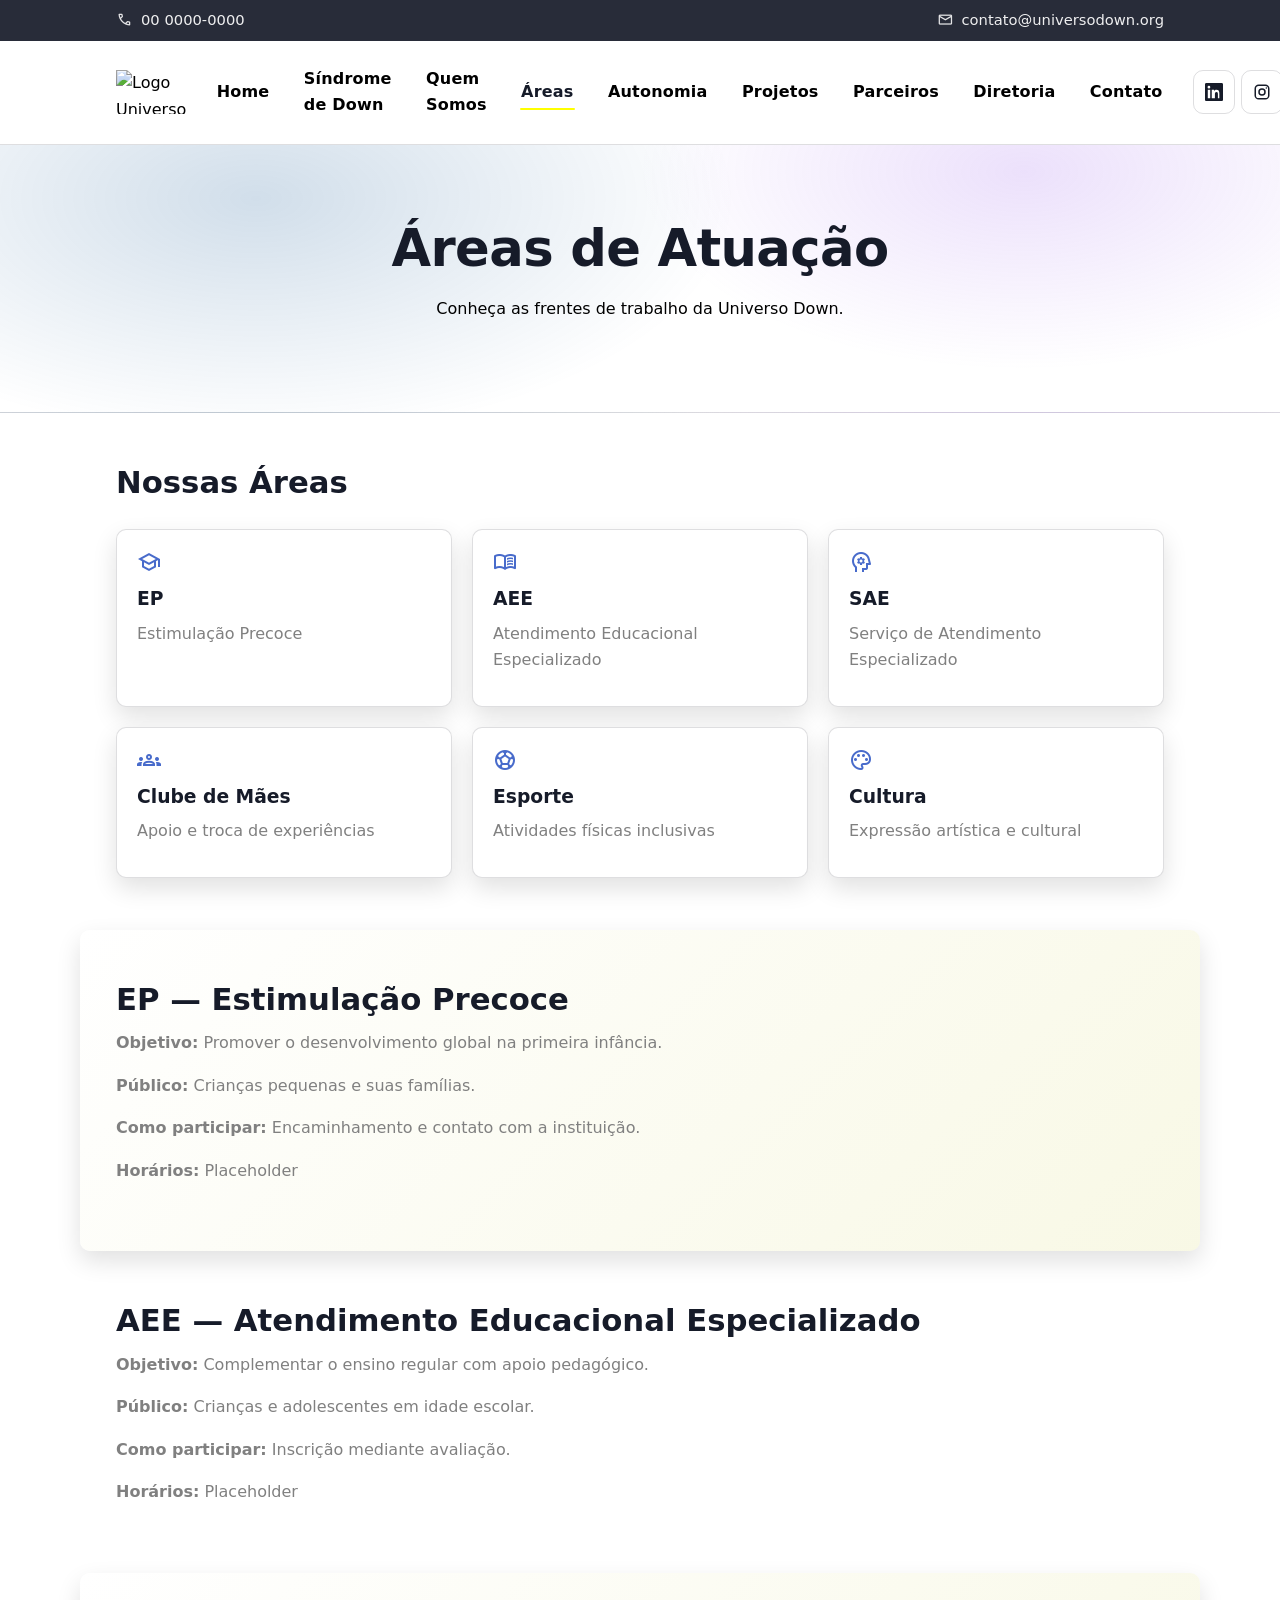
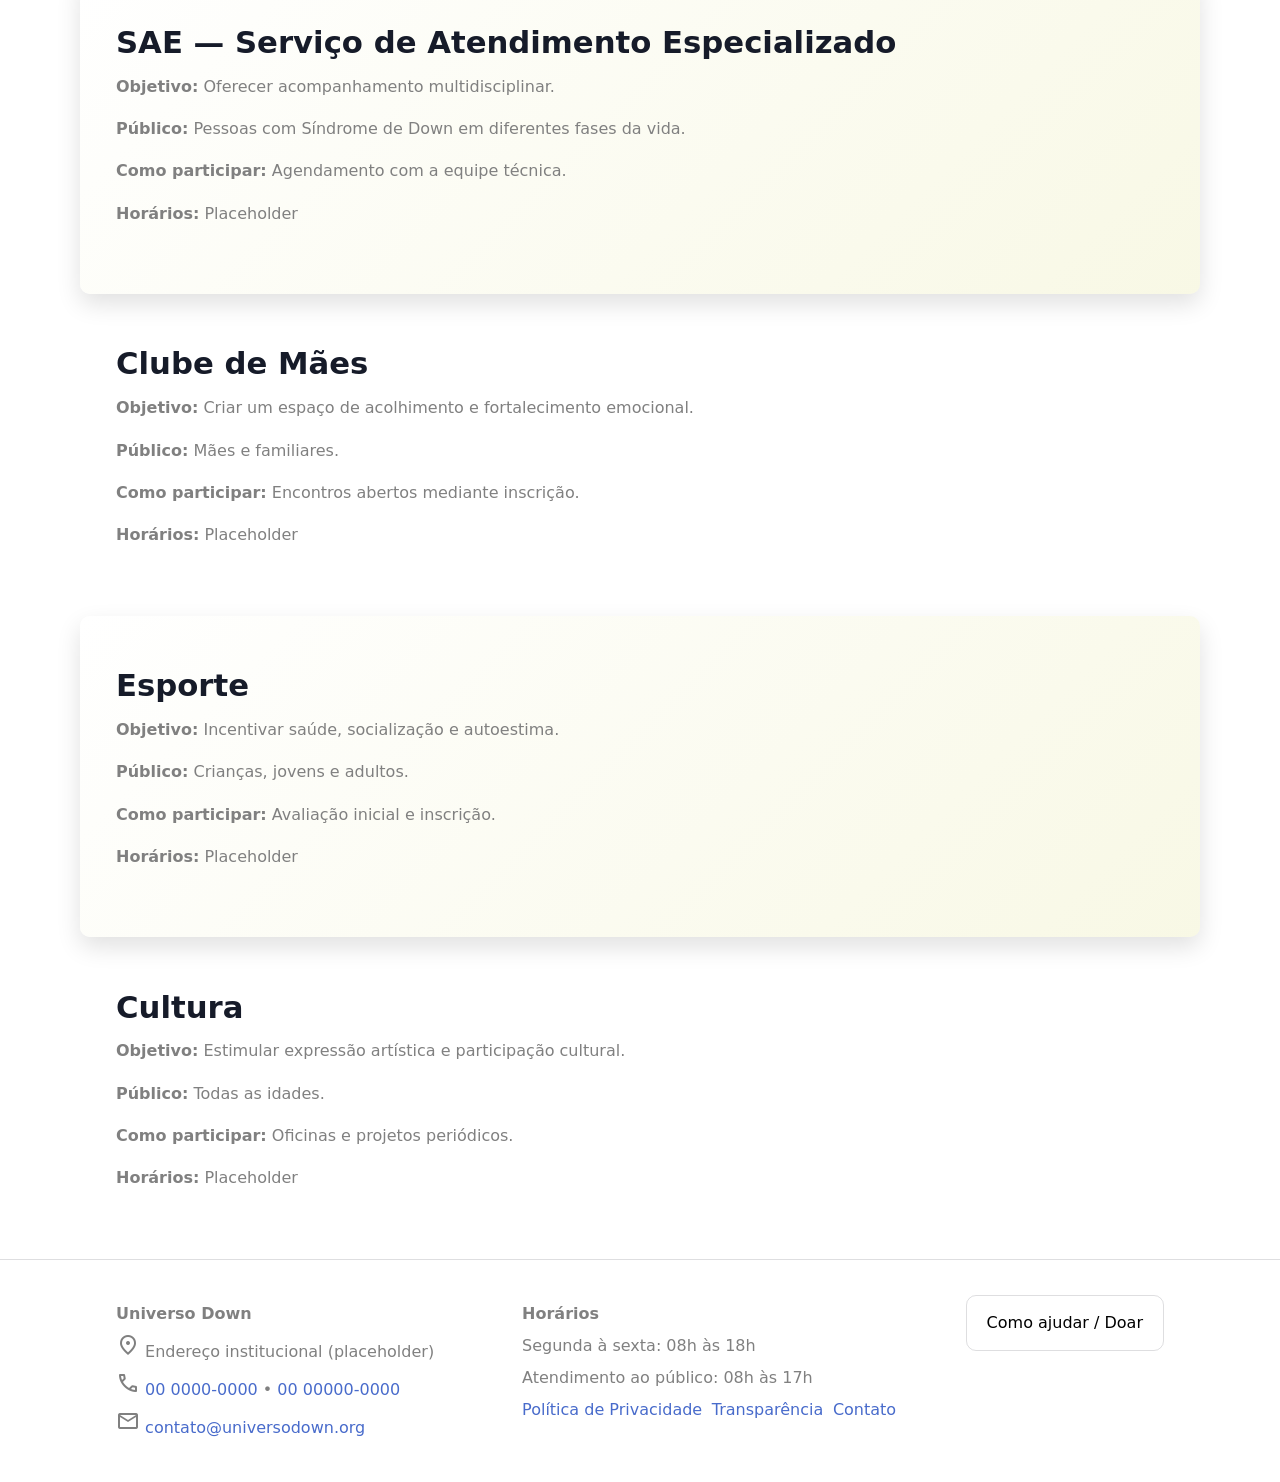
==== pages/areas.html @ 0dbb0414 "first commit" ====
<!DOCTYPE html>
<html lang="pt-BR" data-theme="light">
<head>
  <meta charset="UTF-8" />
  <title>Áreas de Atuação | Universo Down</title>
  <meta name="description" content="Conheça as áreas de atuação da Universo Down: EP, AEE, SAE, Clube de Mães, Esporte e Cultura." />
  <meta name="viewport" content="width=device-width, initial-scale=1" />

  <!-- Material Symbols -->
  <link href="https://fonts.googleapis.com/css2?family=Material+Symbols+Outlined" rel="stylesheet" />

  <!-- CSS -->
  <link rel="stylesheet" href="../css/base.css" />
  <link rel="stylesheet" href="../css/themes.css" />
  <link rel="stylesheet" href="../css/components.css" />
  <link rel="stylesheet" href="../css/pages.css" />
</head>
<body>

<!-- Topbar -->
<div class="topbar">
  <div class="container topbar-inner">
<span>
    <span class="material-symbols-outlined" aria-hidden="true">call</span>
    <a href="tel:+550000000000">00 0000-0000</a>
  </span>
  <span>
    <span class="material-symbols-outlined" aria-hidden="true">mail</span>
    <a href="mailto:contato@universodown.org">contato@universodown.org</a>
  </span>
  </div>
</div>

<!-- Header -->
<header class="header">
  <div class="container header-inner">
<img src="../assets/img/logo-placeholder.svg" alt="Logo Universo Down" class="logo" />

  <nav id="nav">
    <button id="menuToggle" aria-label="Abrir menu">☰</button>
    <ul>
      <li><a href="../index.html">Home</a></li>
      <li><a href="o-que-e-sindrome-de-down.html">Síndrome de Down</a></li>
      <li><a href="quem-somos.html">Quem Somos</a></li>
      <li><a class="active" href="areas.html">Áreas</a></li>
      <li><a href="autonomia.html">Autonomia</a></li>
      <li><a href="projetos.html">Projetos</a></li>
      <li><a href="parceiros.html">Parceiros</a></li>
      <li><a href="diretoria.html">Diretoria</a></li>
      <li><a href="contato.html">Contato</a></li>
    </ul>
  </nav>
  <div class="header-actions">
    <div class="social-links" aria-label="Redes sociais">
      <a href="https://www.linkedin.com" target="_blank" rel="noopener" aria-label="LinkedIn">
        <svg viewBox="0 0 24 24" aria-hidden="true"><path d="M20.447 20.452H17.21v-5.569c0-1.328-.026-3.036-1.852-3.036-1.852 0-2.135 1.445-2.135 2.939v5.666H9.0V9h3.11v1.561h.044c.433-.82 1.49-1.685 3.067-1.685 3.278 0 3.885 2.158 3.885 4.965v6.611zM5.337 7.433A1.804 1.804 0 1 1 5.34 3.83a1.804 1.804 0 0 1-.003 3.603zM6.956 20.452H3.72V9h3.236v11.452zM22.225 0H1.771C.792 0 0 .774 0 1.727v20.545C0 23.227.792 24 1.771 24h20.451C23.2 24 24 23.227 24 22.273V1.727C24 .774 23.2 0 22.222 0h.003z"/></svg>
      </a>
      <a href="https://www.instagram.com" target="_blank" rel="noopener" aria-label="Instagram">
        <svg viewBox="0 0 24 24" aria-hidden="true"><path d="M7.5 2h9A5.5 5.5 0 0 1 22 7.5v9A5.5 5.5 0 0 1 16.5 22h-9A5.5 5.5 0 0 1 2 16.5v-9A5.5 5.5 0 0 1 7.5 2zm0 2A3.5 3.5 0 0 0 4 7.5v9A3.5 3.5 0 0 0 7.5 20h9a3.5 3.5 0 0 0 3.5-3.5v-9A3.5 3.5 0 0 0 16.5 4h-9zm10.25 1.75a1 1 0 1 1 0 2 1 1 0 0 1 0-2zM12 7a5 5 0 1 1 0 10 5 5 0 0 1 0-10zm0 2a3 3 0 1 0 0 6 3 3 0 0 0 0-6z"/></svg>
      </a>
      <a href="https://www.facebook.com" target="_blank" rel="noopener" aria-label="Facebook">
        <svg viewBox="0 0 24 24" aria-hidden="true"><path d="M22.675 0h-21.35C.597 0 0 .597 0 1.326v21.348C0 23.403.597 24 1.326 24h11.494v-9.294H9.691V11.01h3.129V8.309c0-3.1 1.894-4.788 4.66-4.788 1.325 0 2.463.099 2.795.143v3.24l-1.918.001c-1.504 0-1.796.715-1.796 1.763v2.313h3.587l-.467 3.696h-3.12V24h6.116C23.403 24 24 23.403 24 22.674V1.326C24 .597 23.403 0 22.675 0z"/></svg>
      </a>
    </div>

    <button id="themeToggle" aria-label="Alternar tema">
      <span class="material-symbols-outlined">dark_mode</span>
    </button>
  </div>
  </div>
</header>

<main>

  <!-- Hero -->
  <section class="page-hero">
    <h1>Áreas de Atuação</h1>
    <p>Conheça as frentes de trabalho da Universo Down.</p>
  </section>

  <!-- Grid de Áreas -->
  <section class="section">
    <h2>Nossas Áreas</h2>

    <div class="cards areas-grid">
      <a href="#ep" class="card">
        <span class="material-symbols-outlined" aria-hidden="true">school</span>
        <h3>EP</h3>
        <p>Estimulação Precoce</p>
      </a>

      <a href="#aee" class="card">
        <span class="material-symbols-outlined" aria-hidden="true">menu_book</span>
        <h3>AEE</h3>
        <p>Atendimento Educacional Especializado</p>
      </a>

      <a href="#sae" class="card">
        <span class="material-symbols-outlined" aria-hidden="true">psychology</span>
        <h3>SAE</h3>
        <p>Serviço de Atendimento Especializado</p>
      </a>

      <a href="#clube-maes" class="card">
        <span class="material-symbols-outlined" aria-hidden="true">groups</span>
        <h3>Clube de Mães</h3>
        <p>Apoio e troca de experiências</p>
      </a>

      <a href="#esporte" class="card">
        <span class="material-symbols-outlined" aria-hidden="true">sports_soccer</span>
        <h3>Esporte</h3>
        <p>Atividades físicas inclusivas</p>
      </a>

      <a href="#cultura" class="card">
        <span class="material-symbols-outlined" aria-hidden="true">palette</span>
        <h3>Cultura</h3>
        <p>Expressão artística e cultural</p>
      </a>
    </div>
  </section>

  <!-- Detalhes das Áreas -->

  <section id="ep" class="section highlight">
    <h2>EP — Estimulação Precoce</h2>
    <p><strong>Objetivo:</strong> Promover o desenvolvimento global na primeira infância.</p>
    <p><strong>Público:</strong> Crianças pequenas e suas famílias.</p>
    <p><strong>Como participar:</strong> Encaminhamento e contato com a instituição.</p>
    <p><strong>Horários:</strong> Placeholder</p>
  </section>

  <section id="aee" class="section">
    <h2>AEE — Atendimento Educacional Especializado</h2>
    <p><strong>Objetivo:</strong> Complementar o ensino regular com apoio pedagógico.</p>
    <p><strong>Público:</strong> Crianças e adolescentes em idade escolar.</p>
    <p><strong>Como participar:</strong> Inscrição mediante avaliação.</p>
    <p><strong>Horários:</strong> Placeholder</p>
  </section>

  <section id="sae" class="section highlight">
    <h2>SAE — Serviço de Atendimento Especializado</h2>
    <p><strong>Objetivo:</strong> Oferecer acompanhamento multidisciplinar.</p>
    <p><strong>Público:</strong> Pessoas com Síndrome de Down em diferentes fases da vida.</p>
    <p><strong>Como participar:</strong> Agendamento com a equipe técnica.</p>
    <p><strong>Horários:</strong> Placeholder</p>
  </section>

  <section id="clube-maes" class="section">
    <h2>Clube de Mães</h2>
    <p><strong>Objetivo:</strong> Criar um espaço de acolhimento e fortalecimento emocional.</p>
    <p><strong>Público:</strong> Mães e familiares.</p>
    <p><strong>Como participar:</strong> Encontros abertos mediante inscrição.</p>
    <p><strong>Horários:</strong> Placeholder</p>
  </section>

  <section id="esporte" class="section highlight">
    <h2>Esporte</h2>
    <p><strong>Objetivo:</strong> Incentivar saúde, socialização e autoestima.</p>
    <p><strong>Público:</strong> Crianças, jovens e adultos.</p>
    <p><strong>Como participar:</strong> Avaliação inicial e inscrição.</p>
    <p><strong>Horários:</strong> Placeholder</p>
  </section>

  <section id="cultura" class="section">
    <h2>Cultura</h2>
    <p><strong>Objetivo:</strong> Estimular expressão artística e participação cultural.</p>
    <p><strong>Público:</strong> Todas as idades.</p>
    <p><strong>Como participar:</strong> Oficinas e projetos periódicos.</p>
    <p><strong>Horários:</strong> Placeholder</p>
  </section>

</main>

<!-- Footer -->
<footer class="footer">
  <div class="container footer-inner">
    <div class="footer-columns">
      <div class="footer-col">
        <p><strong>Universo Down</strong></p>
        <p><span class="material-symbols-outlined" aria-hidden="true">location_on</span> Endereço institucional (placeholder)</p>
        <p><span class="material-symbols-outlined" aria-hidden="true">call</span> <a href="tel:+550000000000">00 0000-0000</a> • <a href="tel:+550000000000">00 00000-0000</a></p>
        <p><span class="material-symbols-outlined" aria-hidden="true">mail</span> <a href="mailto:contato@universodown.org">contato@universodown.org</a></p>
      </div>

      <div class="footer-col">
        <p><strong>Horários</strong></p>
        <p>Segunda à sexta: 08h às 18h</p>
        <p>Atendimento ao público: 08h às 17h</p>
        <div class="footer-links" aria-label="Links úteis">
          <a href="#" rel="nofollow">Política de Privacidade</a>
          <a href="#" rel="nofollow">Transparência</a>
          <a href="contato.html">Contato</a>
        </div>
      </div>
    </div>

    <div>
      <a href="contato.html" class="btn-secondary">Como ajudar / Doar</a>
    </div>
  </div>
</footer>

<script src="../js/theme.js"></script>
<script src="../js/components.js"></script>
<script src="../js/main.js"></script>
</body>
</html>
---- css/base.css ----
*,
*::before,
*::after {
  box-sizing: border-box;
}

html {
  scroll-behavior: smooth;
}

body {
  text-rendering: optimizeLegibility;
  -webkit-font-smoothing: antialiased;
  -moz-osx-font-smoothing: grayscale;
}

body {
  margin: 0;
  font-family: system-ui, -apple-system, Segoe UI, Roboto, Ubuntu, Cantarell, "Helvetica Neue", Arial, sans-serif;
  background-color: var(--color-bg);
  color: var(--color-text);
  line-height: 1.65;
}

img {
  max-width: 100%;
  display: block;
}

a {
  color: var(--color-link);
  text-decoration: none;
}

a:hover {
  color: var(--color-secondary);
}

a:focus-visible,
button:focus-visible {
  outline: 3px solid var(--color-primary);
  outline-offset: 2px;
}

h1, h2, h3 {
  line-height: 1.2;
}

h1, h2, h3 {
  color: var(--color-heading);
}

p {
  color: var(--color-text);
}

::selection {
  background: rgba(149, 86, 235, 0.35);
}

main {
  display: block;
}

@media (prefers-reduced-motion: reduce) {
  * {
    animation-duration: 0.001ms !important;
    animation-iteration-count: 1 !important;
    transition-duration: 0.001ms !important;
    scroll-behavior: auto !important;
  }
}
---- css/themes.css ----
:root {
  /* ====== Paleta (nova) ====== */
  --brand-black: #000000;
  --brand-yellow: #FFFF00; /* destaque / hover */
  --brand-gray: #808080;   /* textos secundários */
  --brand-ink: #161B29;    /* fundo dark (não preto puro) */
  --brand-blue: #486BCB;   /* destaque */
  --brand-white: #FFFFFF;

  /* ====== Raio (menos arredondado) ====== */
  --radius-sm: 6px;
  --radius-md: 10px;
  --radius-lg: 10px;

  /* ====== Layout ====== */
  --container: 1120px;
  --gutter: clamp(1rem, 4vw, 2.25rem);

  /* ====== Tokens (Light) ====== */
  --color-bg: var(--brand-white);
  --color-surface: var(--brand-white);
  --color-surface-2: rgba(22, 27, 41, 0.04);
  --color-text: var(--brand-black);
  --color-heading: var(--brand-ink);
  --color-muted-text: var(--brand-gray);
  --color-border: rgba(22, 27, 41, 0.14);

  --color-primary: var(--brand-blue);
  --color-primary-hover: var(--brand-yellow);
  --color-secondary: var(--brand-ink);
  --color-link: var(--brand-blue);

  --shadow-sm: 0 10px 24px rgba(0, 0, 0, 0.12);
  --shadow-md: 0 18px 48px rgba(0, 0, 0, 0.16);

  --topbar-bg: rgba(22, 27, 41, 0.92);
  --topbar-text: rgba(255, 255, 255, 0.92);
  --header-bg: rgba(255, 255, 255, 0.86);
  --header-border: rgba(22, 27, 41, 0.14);

  --focus-ring: 0 0 0 3px rgba(255, 255, 0, 0.45);
}

[data-theme="dark"] {
  --color-bg: var(--brand-ink);
  --color-surface: rgba(255, 255, 255, 0.06);
  --color-surface-2: rgba(255, 255, 255, 0.10);
  --color-text: var(--brand-white);
  --color-heading: var(--brand-white);
  --color-muted-text: rgba(255, 255, 255, 0.70);
  --color-border: rgba(255, 255, 255, 0.14);

  --color-primary: var(--brand-blue);
  --color-primary-hover: var(--brand-yellow);
  --color-secondary: var(--brand-yellow);
  --color-link: var(--brand-white);

  --shadow-sm: 0 10px 26px rgba(0, 0, 0, 0.30);
  --shadow-md: 0 18px 52px rgba(0, 0, 0, 0.45);

  --topbar-bg: rgba(0, 0, 0, 0.55);
  --topbar-text: rgba(255, 255, 255, 0.92);
  --header-bg: rgba(22, 27, 41, 0.86);
  --header-border: rgba(255, 255, 255, 0.14);

  --focus-ring: 0 0 0 3px rgba(255, 255, 0, 0.55);
}
---- css/components.css ----
/* ==========================================================
   COMPONENTES (layout + navbar no estilo inspirado FSDown)
   ========================================================== */

/* Topbar (contatos) */
.topbar {
  display: flex;
  gap: 1rem;
  justify-content: space-between;
  align-items: center;
  padding: 0.5rem 1rem;
  background: var(--topbar-bg);
  color: var(--topbar-text);
  font-size: 0.92rem;
}

.topbar span {
  display: inline-flex;
  align-items: center;
  gap: 0.5rem;
}

.topbar .material-symbols-outlined {
  font-size: 1.05rem;
  opacity: 0.95;
}

.topbar a {
  color: var(--topbar-text);
  text-decoration: none;
  border-bottom: 1px solid transparent;
}

.topbar a:hover {
  border-bottom-color: rgba(255, 255, 255, 0.65);
}

@media (max-width: 560px) {
  .topbar {
    flex-direction: column;
    align-items: flex-start;
    gap: 0.35rem;
  }
}

/* Header / Navbar */
.header {
  position: sticky;
  top: 0;
  z-index: 50;
  display: flex;
  align-items: center;
  gap: 1rem;
  justify-content: space-between;
  padding: 0.85rem 1rem;
  background: var(--header-bg);
  border-bottom: 1px solid var(--header-border);
  backdrop-filter: blur(10px);
  -webkit-backdrop-filter: blur(10px);
}

.logo {
  height: 44px;
  width: auto;
}

/* Nav container */
nav {
  position: relative;
  display: flex;
  align-items: center;
  gap: 1rem;
}

nav ul {
  list-style: none;
  display: flex;
  align-items: center;
  gap: 0.35rem;
  padding: 0;
  margin: 0;
}

nav a {
  position: relative;
  display: inline-flex;
  align-items: center;
  justify-content: center;
  padding: 0.7rem 0.9rem;
  font-weight: 800;
  letter-spacing: 0.2px;
  color: var(--color-text);
  border-radius: var(--radius-sm);
  text-decoration: none;
  outline: none;
  transition: color 160ms ease;
}

nav a:hover {
  color: var(--color-heading);
}

nav a:hover::after,
nav a:focus-visible::after {
  content: "";
  position: absolute;
  left: 0.8rem;
  right: 0.8rem;
  bottom: 0.4rem;
  height: 2px;
  background: var(--brand-yellow);
  border-radius: var(--radius-md);
}

nav a.active::after,
nav a[aria-current="page"]::after {
  content: "";
  position: absolute;
  left: 0.8rem;
  right: 0.8rem;
  bottom: 0.4rem;
  height: 2px;
  background: var(--brand-yellow);
  border-radius: var(--radius-md);
}


nav a.active {
  color: var(--color-heading);
}


/* Ações à direita (sociais + tema) */
.header-actions {
  display: flex;
  align-items: center;
  gap: 0.65rem;
}

.social-links {
  display: inline-flex;
  align-items: center;
  gap: 0.4rem;
}

.social-links a {
  width: 42px;
  height: 42px;
  display: inline-flex;
  align-items: center;
  justify-content: center;
  border-radius: var(--radius-md);
  border: 1px solid var(--color-border);
  background: transparent;
  color: var(--color-text);
  transition: transform 160ms ease, background 160ms ease, border-color 160ms ease, color 160ms ease;
}

.social-links a:hover {
  transform: translateY(-2px);
  border-color: rgba(255, 255, 255, 0.0);
  background: var(--social-hover, var(--color-primary));
  color: var(--brand-white);
}

/* Hover por app (cor oficial do ícone/logo) */
.social-links a[aria-label="LinkedIn"] { --social-hover: #0A66C2; }
.social-links a[aria-label="Instagram"] { --social-hover: #E1306C; }
.social-links a[aria-label="Facebook"] { --social-hover: #1877F2; }
.social-links a[aria-label="GitHub"] { --social-hover: #24292E; }
.social-links a[aria-label="YouTube"] { --social-hover: #FF0000; }
.social-links a[aria-label="WhatsApp"] { --social-hover: #25D366; }


.social-links svg {
  width: 18px;
  height: 18px;
  fill: currentColor;
  color: var(--color-heading);
}

/* Botão de tema */
#themeToggle {
  width: 42px;
  height: 42px;
  border-radius: var(--radius-md);
  border: 1px solid var(--color-border);
  background: transparent;
  color: var(--color-heading);
  cursor: pointer;
  display: inline-flex;
  align-items: center;
  justify-content: center;
  transition: transform 160ms ease, background 160ms ease, border-color 160ms ease;
}

#themeToggle:hover {
  transform: translateY(-1px);
  background: var(--color-surface);
  border-color: rgba(149, 86, 235, 0.35);
}

/* Mobile menu toggle */
#menuToggle {
  display: none;
  width: 44px;
  height: 44px;
  border-radius: 12px;
  border: 1px solid var(--color-border);
  background: var(--color-bg);
  color: var(--color-heading);
  font-size: 1.35rem;
  cursor: pointer;
}

/* Mobile menu */
@media (max-width: 980px) {
  #menuToggle {
    display: inline-flex;
    align-items: center;
    justify-content: center;
  }

  nav ul {
    position: absolute;
    right: 0;
    top: calc(100% + 10px);
    display: none;
    flex-direction: column;
    align-items: stretch;
    min-width: min(88vw, 340px);
    padding: 0.6rem;
    background: var(--color-bg);
    border: 1px solid var(--color-border);
    border-radius: var(--radius-md);
    box-shadow: var(--shadow-md);
  }

  nav ul.open {
    display: flex;
  }

  nav a {
    justify-content: flex-start;
    border-radius: var(--radius-sm);
    padding: 0.75rem 0.9rem;
  }
}

/* Seções / Containers */
.section {
  padding: 3.2rem 1rem;
  max-width: var(--container);
  margin: 0 auto;
}

.section > h2 {
  margin: 0;
  font-size: clamp(1.4rem, 2.4vw, 2rem);
}

.section > p {
  margin-top: 0.8rem;
  color: var(--color-muted-text);
}

.section.highlight {
  border-radius: var(--radius-lg);
  background: linear-gradient(135deg, var(--color-surface), rgba(188, 188, 0, 0.10));
  box-shadow: var(--shadow-sm);
}

/* Hero / Page Hero */
.hero,
.page-hero {
  padding: 4.6rem 1rem;
  text-align: center;
  background: radial-gradient(800px 400px at 20% 20%, rgba(0, 73, 140, 0.18), transparent 60%),
              radial-gradient(700px 360px at 80% 10%, rgba(149, 86, 235, 0.18), transparent 55%),
              linear-gradient(180deg, var(--color-surface), var(--color-bg));
  border-bottom: 1px solid var(--color-border);
}

.hero-content {
  max-width: 840px;
  margin: 0 auto;
}

.hero h1,
.page-hero h1 {
  margin: 0;
  font-size: clamp(2.1rem, 4vw, 3.2rem);
  letter-spacing: -0.6px;
}

.hero p {
  margin: 1rem auto 1.6rem;
  max-width: 60ch;
  color: var(--color-muted-text);
  font-size: 1.05rem;
}

/* Cards */
.cards {
  display: grid;
  grid-template-columns: repeat(auto-fit, minmax(260px, 1fr));
  gap: 1.25rem;
  margin-top: 1.8rem;
}

.card {
  padding: 1.25rem;
  border: 1px solid var(--color-border);
  border-radius: var(--radius-lg);
  background: var(--color-surface);
  box-shadow: var(--shadow-sm);
  transition: transform 160ms ease, box-shadow 160ms ease, border-color 160ms ease;
}

.card:hover {
  transform: translateY(-4px);
  border-color: var(--color-primary);
  box-shadow: var(--shadow-md);
}

.card h3 {
  margin: 0.35rem 0 0.6rem;
}

.card p {
  margin: 0 0 0.8rem;
  color: var(--color-muted-text);
}

.tag {
  display: inline-flex;
  align-items: center;
  gap: 0.4rem;
  padding: 0.25rem 0.6rem;
  border-radius: 999px;
  font-weight: 800;
  font-size: 0.78rem;
  letter-spacing: 0.35px;
  text-transform: uppercase;
  background: rgba(255, 255, 0, 0.16);
  color: var(--color-heading);
}

/* Cards da seção Áreas (links) */
.cards.areas .card {
  display: flex;
  align-items: center;
  justify-content: center;
  text-align: center;
  font-weight: 800;
  letter-spacing: 0.2px;
  min-height: 84px;
  background: linear-gradient(135deg, rgba(0, 73, 140, 0.08), rgba(149, 86, 235, 0.08));
}

/* Botões */
.btn-primary {
  display: inline-flex;
  align-items: center;
  justify-content: center;
  gap: 0.5rem;
  background: linear-gradient(135deg, var(--color-primary), rgba(0, 73, 140, 0.88));
  color: var(--brand-white);
  padding: 0.85rem 1.25rem;
  font-weight: 800;
  border-radius: var(--radius-md);
  border: 1px solid rgba(0, 73, 140, 0.30);
  box-shadow: var(--shadow-sm);
  transition: transform 160ms ease, box-shadow 160ms ease, filter 160ms ease;
}

.btn-primary:hover {
  transform: translateY(-2px);
  background: var(--color-primary-hover);
  color: var(--brand-black);
  border-color: rgba(255, 255, 0, 0.45);
  box-shadow: var(--shadow-md);
  filter: none;
}

.btn-secondary {
  display: inline-flex;
  align-items: center;
  justify-content: center;
  gap: 0.5rem;
  background: transparent;
  color: var(--color-text);
  padding: 0.85rem 1.25rem;
  border-radius: var(--radius-md);
  border: 1px solid var(--color-border);
  transition: transform 160ms ease, background 160ms ease, border-color 160ms ease;
}

.btn-secondary:hover {
  transform: translateY(-2px);
  background: var(--color-surface-2);
  border-color: var(--color-primary);
}

/* Parceiros */
.partners-grid {
  display: grid;
  grid-template-columns: repeat(auto-fit, minmax(180px, 1fr));
  gap: 1.25rem;
  margin-top: 1.8rem;
}

.partners-grid img {
  border-radius: var(--radius-lg);
  border: 1px solid var(--color-border);
  background: var(--color-bg);
  box-shadow: var(--shadow-sm);
}

/* Footer */
.footer {
  padding: 2.2rem 1rem;
  background: linear-gradient(180deg, var(--color-surface), var(--color-bg));
  border-top: 1px solid var(--color-border);
  display: flex;
  justify-content: space-between;
  align-items: flex-start;
  flex-wrap: wrap;
  gap: 1.25rem;
}

.footer p {
  margin: 0.35rem 0;
  color: var(--color-muted-text);
}

/* Cookie banner */
.cookie-banner {
  position: fixed;
  left: 0;
  right: 0;
  bottom: 0;
  width: 100%;
  background: var(--color-bg);
  border-top: 1px solid var(--color-border);
  padding: 1rem;
  display: none;
  align-items: center;
  justify-content: space-between;
  gap: 1rem;
  box-shadow: 0 -18px 48px rgba(0, 0, 0, 0.12);
}

.cookie-banner button {
  border: none;
  cursor: pointer;
  border-radius: var(--radius-md);
  padding: 0.7rem 1rem;
  font-weight: 800;
  background: var(--color-tertiary);
  color: var(--brand-navy);
}

.cookie-banner button:hover {
  filter: brightness(0.95);
}

/* Mobile-first: alvos de toque confortáveis */
button, .btn-primary, .btn-secondary, nav a, .social-links a {
  min-height: 44px;
}

/* ==========================================================
   AJUSTES DE LAYOUT (conteúdo centralizado + mobile-first)
   - Mantém a identidade/cores/hover já existentes
   - Adiciona um “container” para afastar das bordas (estilo FSDown)
   ========================================================== */

/* Container utilitário: centraliza e cria respiro lateral */
.container {
  width: 100%;
  max-width: var(--container);
  margin-inline: auto;
  padding-inline: var(--gutter);
}


/* Padroniza respiro lateral das seções (compatível com o .container) */
.section,
.hero,
.page-hero {
  padding-inline: var(--gutter);
}

/* Topbar com wrapper interno */
.topbar {
  padding: 0; /* o respiro lateral fica por conta do .container */
}

.topbar-inner {
  display: flex;
  flex-direction: column; /* mobile-first */
  align-items: flex-start;
  gap: 0.35rem;
  justify-content: space-between;
  padding-block: 0.5rem;
}

@media (min-width: 561px) {
  .topbar-inner {
    flex-direction: row;
    align-items: center;
    gap: 1rem;
  }
}

/* Header com wrapper interno */
.header {
  padding: 0; /* o respiro lateral fica por conta do .container */
}

.header-inner {
  display: flex;
  align-items: center;
  gap: 1rem;
  justify-content: space-between;
  padding-block: 0.85rem;
}

/* Footer com wrapper interno + grid de informações */
.footer {
  padding: 0; /* o respiro lateral fica por conta do .container */
}

.footer-inner {
  display: flex;
  flex-direction: column; /* mobile-first */
  align-items: flex-start;
  gap: 1.25rem;
  padding-block: 2.2rem;
}

@media (min-width: 760px) {
  .footer-inner {
    flex-direction: row;
    align-items: flex-start;
    justify-content: space-between;
  }
}

.footer-columns {
  display: grid;
  grid-template-columns: 1fr;
  gap: 1rem;
}

@media (min-width: 760px) {
  .footer-columns {
    grid-template-columns: repeat(2, minmax(240px, 1fr));
    gap: 1.2rem 2rem;
  }
}

.footer-col p {
  margin: 0.35rem 0;
}

.footer-links {
  display: flex;
  flex-wrap: wrap;
  gap: 0.6rem;
}

.footer-links a {
  border-bottom: 1px solid transparent;
}

.footer-links a:hover {
  border-bottom-color: rgba(255, 255, 255, 0.65);
}
---- css/pages.css ----
/* ==========================================================
   ESTILOS ESPECÍFICOS DE PÁGINAS
   ========================================================== */

/* Timeline */
.timeline {
  list-style: none;
  padding: 0;
  margin: 1.5rem 0 0;
}

.timeline li {
  margin-bottom: 1.25rem;
  border-left: 4px solid rgba(0, 73, 140, 0.45);
  padding-left: 1rem;
}

.timeline .year {
  font-weight: 900;
  color: var(--color-heading);
}

/* Accordion */
.accordion-header {
  width: 100%;
  text-align: left;
  padding: 1rem 1.1rem;
  border: 1px solid var(--color-border);
  border-radius: var(--radius-md);
  background: var(--color-bg);
  display: flex;
  justify-content: space-between;
  align-items: center;
  cursor: pointer;
  box-shadow: var(--shadow-sm);
  transition: transform 160ms ease, box-shadow 160ms ease, border-color 160ms ease;
}

.accordion-header:hover {
  transform: translateY(-1px);
  box-shadow: var(--shadow-md);
  border-color: rgba(149, 86, 235, 0.25);
}

.accordion-content {
  display: none;
  padding: 1rem 1.1rem;
  border: 1px solid var(--color-border);
  border-top: none;
  border-radius: 0 0 var(--radius-md) var(--radius-md);
  background: var(--color-surface);
  color: var(--color-muted-text);
}

.accordion-content.open {
  display: block;
}

/* Projects */
.filters {
  display: flex;
  gap: 0.7rem;
  flex-wrap: wrap;
  margin-top: 1.2rem;
}

.filter-btn {
  padding: 0.55rem 0.9rem;
  border: 1px solid var(--color-border);
  background: var(--color-bg);
  border-radius: 999px;
  font-weight: 800;
  cursor: pointer;
  transition: background 160ms ease, transform 160ms ease, border-color 160ms ease;
}

.filter-btn:hover {
  transform: translateY(-1px);
  background: var(--color-surface);
  border-color: rgba(0, 73, 140, 0.28);
}

.filter-btn.active {
  background: rgba(0, 73, 140, 0.12);
  border-color: rgba(0, 73, 140, 0.30);
  color: var(--color-heading);
}

.project-details {
  display: none;
  margin-top: 1rem;
  color: var(--color-muted-text);
}

.project-details.open {
  display: block;
}

/* Partners */
.partners-grid.obsolete {
  opacity: 0.55;
  filter: grayscale(100%);
}

/* Diretoria */
.board-member img {
  margin-bottom: 1rem;
}

.role {
  font-weight: 900;
  color: var(--color-heading);
}

/* Forms */
.contact-form {
  max-width: 540px;
  margin-top: 1.5rem;
}

.contact-form label {
  display: flex;
  flex-direction: column;
  gap: 0.45rem;
  margin-bottom: 1rem;
  font-weight: 800;
  color: var(--color-heading);
}

.contact-form input,
.contact-form textarea {
  padding: 0.75rem 0.85rem;
  border: 1px solid var(--color-border);
  border-radius: var(--radius-md);
  background: var(--color-bg);
  color: var(--color-text);
}

.contact-form input:focus,
.contact-form textarea:focus {
  outline: none;
  box-shadow: 0 0 0 4px rgba(149, 86, 235, 0.22);
  border-color: rgba(149, 86, 235, 0.35);
}

.success-message {
  margin-top: 1rem;
  color: var(--color-secondary);
  font-weight: 800;
}

/* Map */
.map-placeholder {
  height: 250px;
  border: 1px dashed rgba(0, 73, 140, 0.45);
  border-radius: var(--radius-lg);
  background: linear-gradient(135deg, var(--color-surface), rgba(0, 73, 140, 0.06));
  display: flex;
  align-items: center;
  justify-content: center;
  color: var(--color-muted-text);
}
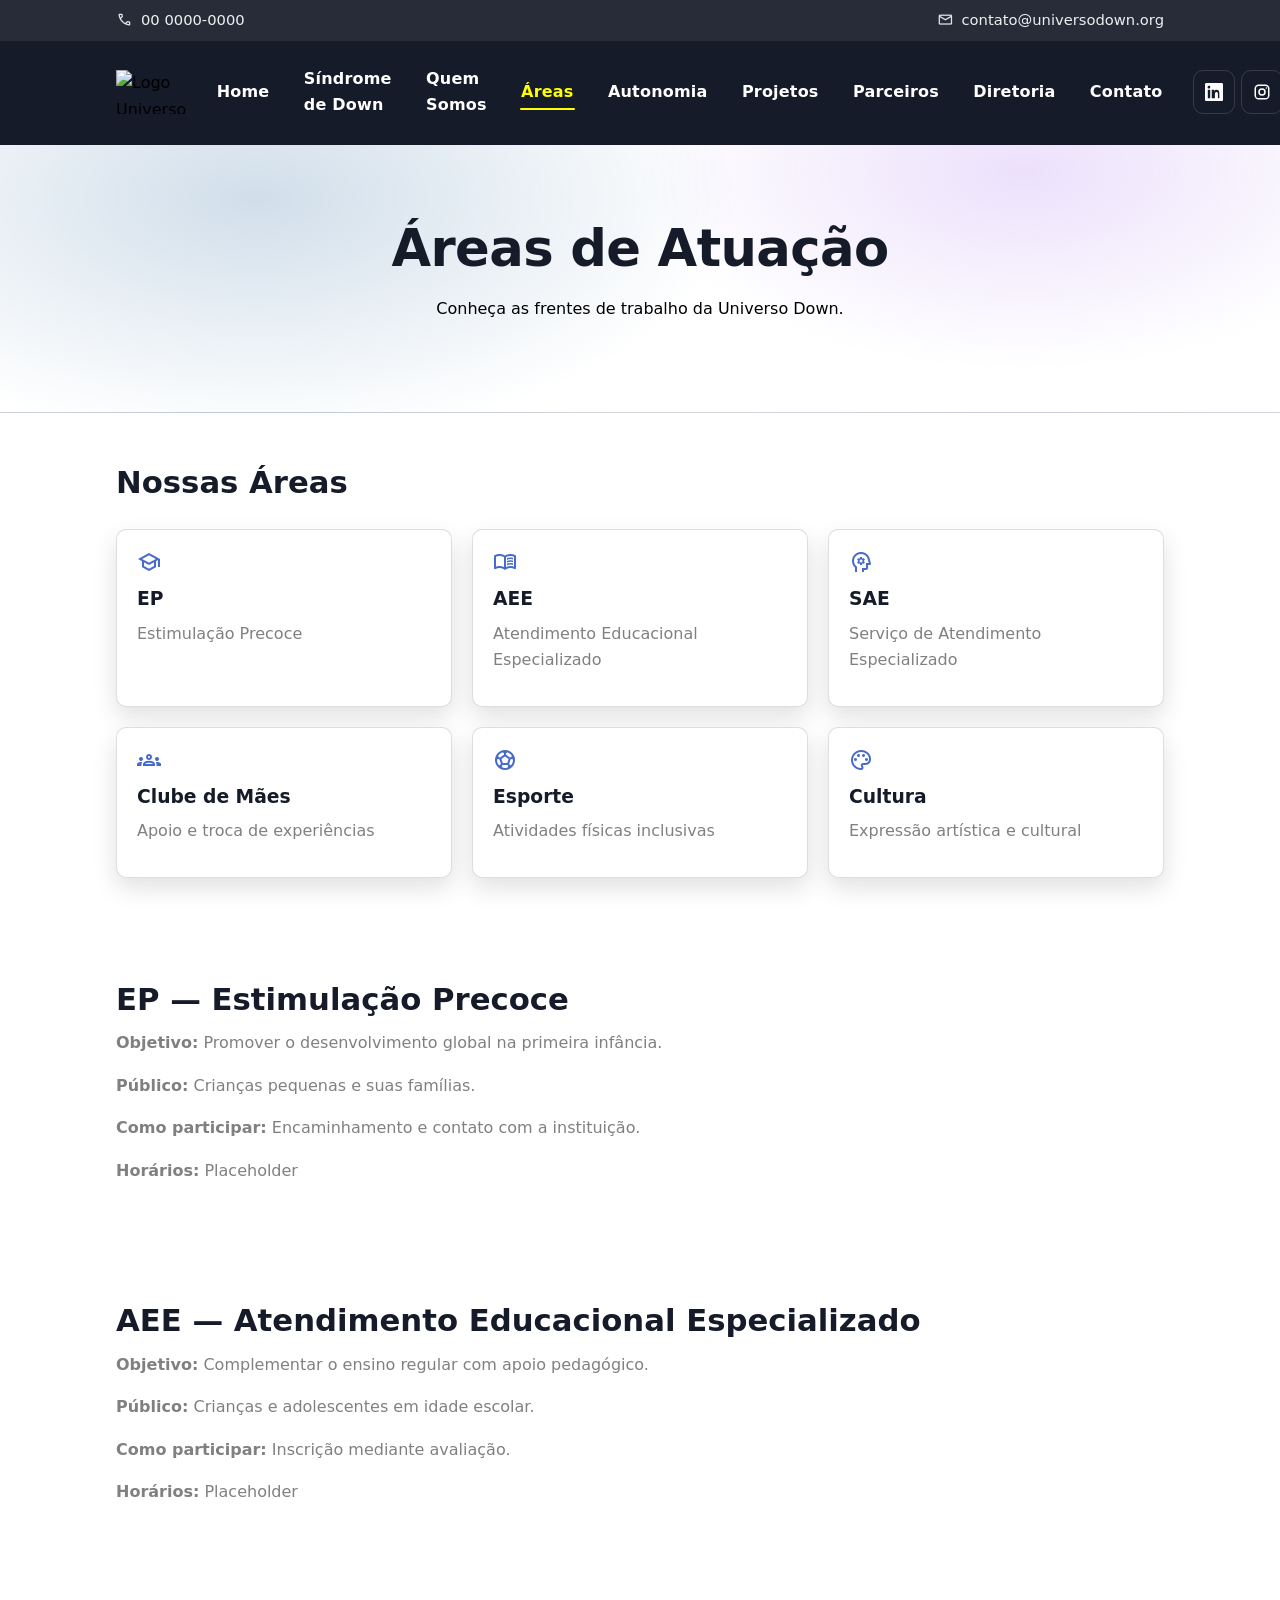
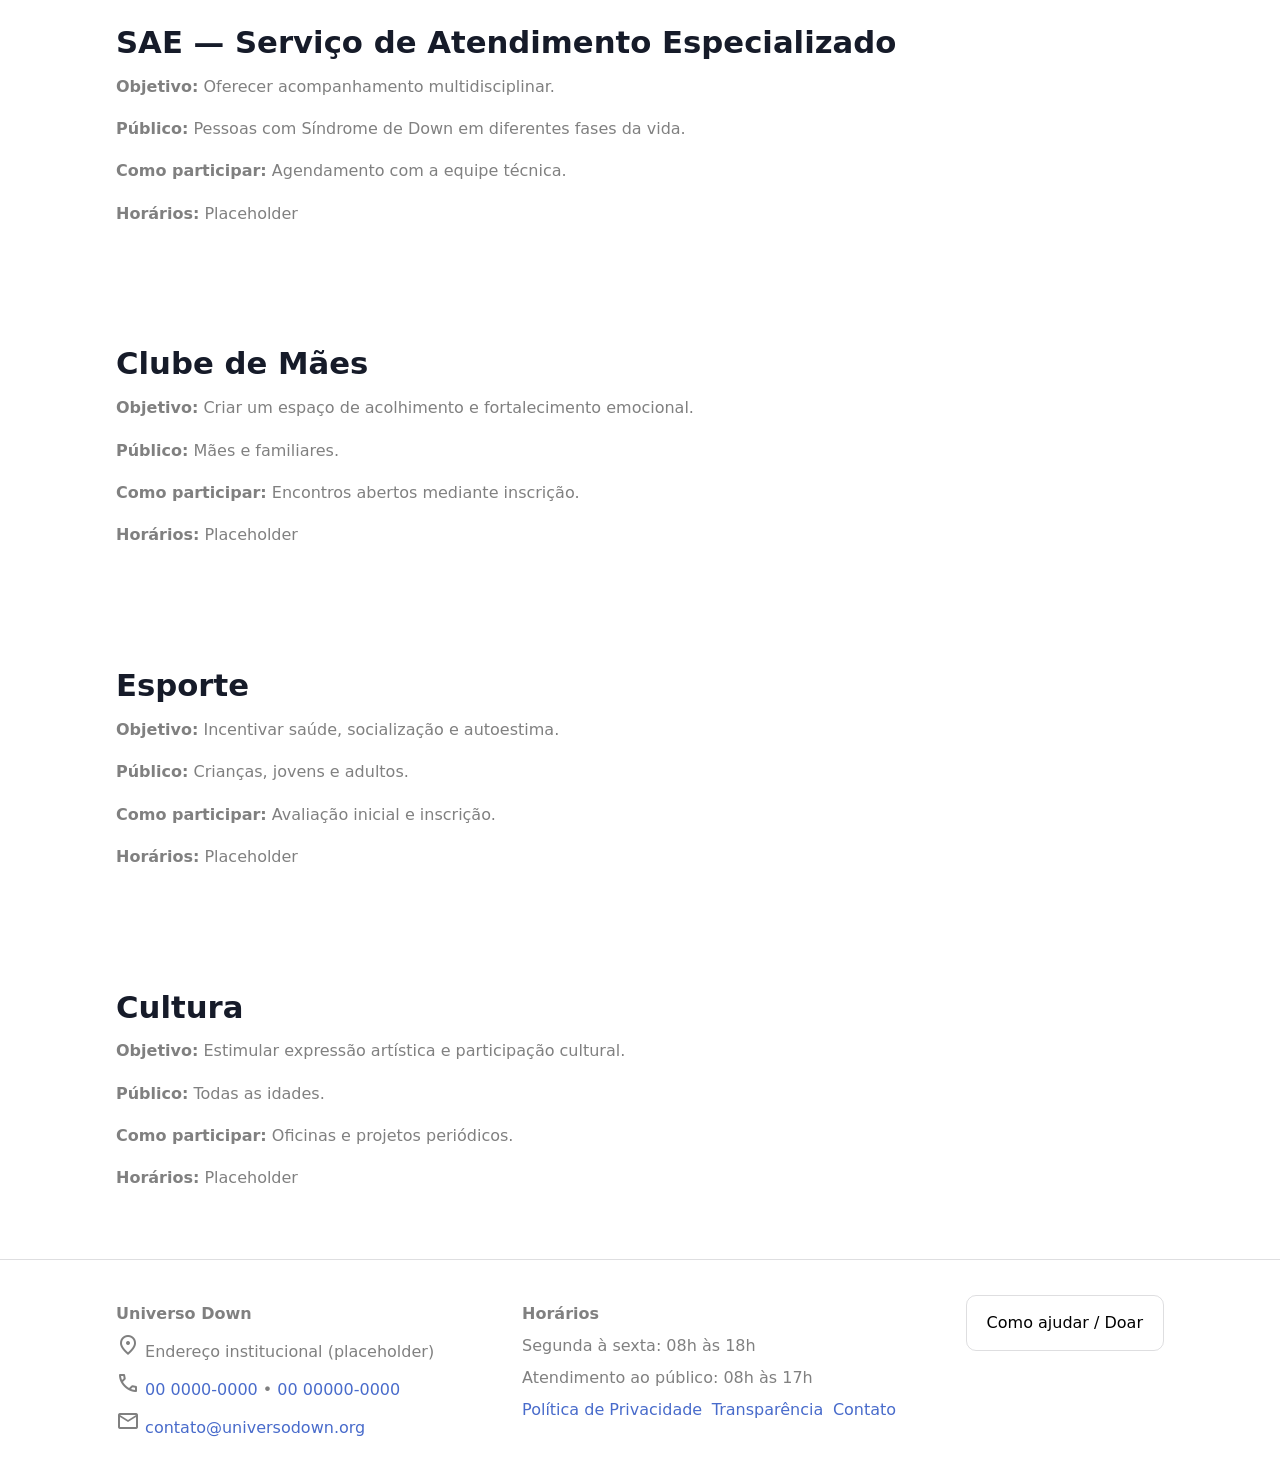
==== commit 04b1322f: "Refactor HTML structure and improve accessibility for 'Projetos' and 'Quem Somos' pages - Updated do" ====
--- a/pages/areas.html
+++ b/pages/areas.html
@@ -1,209 +1,305 @@
-<!DOCTYPE html>
+<!doctype html>
 <html lang="pt-BR" data-theme="light">
-<head>
-  <meta charset="UTF-8" />
-  <title>Áreas de Atuação | Universo Down</title>
-  <meta name="description" content="Conheça as áreas de atuação da Universo Down: EP, AEE, SAE, Clube de Mães, Esporte e Cultura." />
-  <meta name="viewport" content="width=device-width, initial-scale=1" />
-
-  <!-- Material Symbols -->
-  <link href="https://fonts.googleapis.com/css2?family=Material+Symbols+Outlined" rel="stylesheet" />
-
-  <!-- CSS -->
-  <link rel="stylesheet" href="../css/base.css" />
-  <link rel="stylesheet" href="../css/themes.css" />
-  <link rel="stylesheet" href="../css/components.css" />
-  <link rel="stylesheet" href="../css/pages.css" />
-</head>
-<body>
-
-<!-- Topbar -->
-<div class="topbar">
-  <div class="container topbar-inner">
-<span>
-    <span class="material-symbols-outlined" aria-hidden="true">call</span>
-    <a href="tel:+550000000000">00 0000-0000</a>
-  </span>
-  <span>
-    <span class="material-symbols-outlined" aria-hidden="true">mail</span>
-    <a href="mailto:contato@universodown.org">contato@universodown.org</a>
-  </span>
-  </div>
-</div>
-
-<!-- Header -->
-<header class="header">
-  <div class="container header-inner">
-<img src="../assets/img/logo-placeholder.svg" alt="Logo Universo Down" class="logo" />
-
-  <nav id="nav">
-    <button id="menuToggle" aria-label="Abrir menu">☰</button>
-    <ul>
-      <li><a href="../index.html">Home</a></li>
-      <li><a href="o-que-e-sindrome-de-down.html">Síndrome de Down</a></li>
-      <li><a href="quem-somos.html">Quem Somos</a></li>
-      <li><a class="active" href="areas.html">Áreas</a></li>
-      <li><a href="autonomia.html">Autonomia</a></li>
-      <li><a href="projetos.html">Projetos</a></li>
-      <li><a href="parceiros.html">Parceiros</a></li>
-      <li><a href="diretoria.html">Diretoria</a></li>
-      <li><a href="contato.html">Contato</a></li>
-    </ul>
-  </nav>
-  <div class="header-actions">
-    <div class="social-links" aria-label="Redes sociais">
-      <a href="https://www.linkedin.com" target="_blank" rel="noopener" aria-label="LinkedIn">
-        <svg viewBox="0 0 24 24" aria-hidden="true"><path d="M20.447 20.452H17.21v-5.569c0-1.328-.026-3.036-1.852-3.036-1.852 0-2.135 1.445-2.135 2.939v5.666H9.0V9h3.11v1.561h.044c.433-.82 1.49-1.685 3.067-1.685 3.278 0 3.885 2.158 3.885 4.965v6.611zM5.337 7.433A1.804 1.804 0 1 1 5.34 3.83a1.804 1.804 0 0 1-.003 3.603zM6.956 20.452H3.72V9h3.236v11.452zM22.225 0H1.771C.792 0 0 .774 0 1.727v20.545C0 23.227.792 24 1.771 24h20.451C23.2 24 24 23.227 24 22.273V1.727C24 .774 23.2 0 22.222 0h.003z"/></svg>
-      </a>
-      <a href="https://www.instagram.com" target="_blank" rel="noopener" aria-label="Instagram">
-        <svg viewBox="0 0 24 24" aria-hidden="true"><path d="M7.5 2h9A5.5 5.5 0 0 1 22 7.5v9A5.5 5.5 0 0 1 16.5 22h-9A5.5 5.5 0 0 1 2 16.5v-9A5.5 5.5 0 0 1 7.5 2zm0 2A3.5 3.5 0 0 0 4 7.5v9A3.5 3.5 0 0 0 7.5 20h9a3.5 3.5 0 0 0 3.5-3.5v-9A3.5 3.5 0 0 0 16.5 4h-9zm10.25 1.75a1 1 0 1 1 0 2 1 1 0 0 1 0-2zM12 7a5 5 0 1 1 0 10 5 5 0 0 1 0-10zm0 2a3 3 0 1 0 0 6 3 3 0 0 0 0-6z"/></svg>
-      </a>
-      <a href="https://www.facebook.com" target="_blank" rel="noopener" aria-label="Facebook">
-        <svg viewBox="0 0 24 24" aria-hidden="true"><path d="M22.675 0h-21.35C.597 0 0 .597 0 1.326v21.348C0 23.403.597 24 1.326 24h11.494v-9.294H9.691V11.01h3.129V8.309c0-3.1 1.894-4.788 4.66-4.788 1.325 0 2.463.099 2.795.143v3.24l-1.918.001c-1.504 0-1.796.715-1.796 1.763v2.313h3.587l-.467 3.696h-3.12V24h6.116C23.403 24 24 23.403 24 22.674V1.326C24 .597 23.403 0 22.675 0z"/></svg>
-      </a>
+  <head>
+    <meta charset="UTF-8" />
+    <title>Áreas de Atuação | Universo Down</title>
+    <meta
+      name="description"
+      content="Conheça as áreas de atuação da Universo Down: EP, AEE, SAE, Clube de Mães, Esporte e Cultura."
+    />
+    <meta name="viewport" content="width=device-width, initial-scale=1" />
+
+    <!-- Material Symbols -->
+    <link
+      href="https://fonts.googleapis.com/css2?family=Material+Symbols+Outlined"
+      rel="stylesheet"
+    />
+
+    <!-- CSS -->
+    <link rel="stylesheet" href="../css/base.css" />
+    <link rel="stylesheet" href="../css/themes.css" />
+    <link rel="stylesheet" href="../css/components.css" />
+    <link rel="stylesheet" href="../css/pages.css" />
+  </head>
+  <body>
+    <!-- Topbar -->
+    <div class="topbar">
+      <div class="container topbar-inner">
+        <span>
+          <span class="material-symbols-outlined" aria-hidden="true">call</span>
+          <a href="tel:+550000000000">00 0000-0000</a>
+        </span>
+        <span>
+          <span class="material-symbols-outlined" aria-hidden="true">mail</span>
+          <a href="mailto:contato@universodown.org">contato@universodown.org</a>
+        </span>
+      </div>
     </div>
 
-    <button id="themeToggle" aria-label="Alternar tema">
-      <span class="material-symbols-outlined">dark_mode</span>
-    </button>
-  </div>
-  </div>
-</header>
-
-<main>
-
-  <!-- Hero -->
-  <section class="page-hero">
-    <h1>Áreas de Atuação</h1>
-    <p>Conheça as frentes de trabalho da Universo Down.</p>
-  </section>
-
-  <!-- Grid de Áreas -->
-  <section class="section">
-    <h2>Nossas Áreas</h2>
-
-    <div class="cards areas-grid">
-      <a href="#ep" class="card">
-        <span class="material-symbols-outlined" aria-hidden="true">school</span>
-        <h3>EP</h3>
-        <p>Estimulação Precoce</p>
-      </a>
-
-      <a href="#aee" class="card">
-        <span class="material-symbols-outlined" aria-hidden="true">menu_book</span>
-        <h3>AEE</h3>
-        <p>Atendimento Educacional Especializado</p>
-      </a>
-
-      <a href="#sae" class="card">
-        <span class="material-symbols-outlined" aria-hidden="true">psychology</span>
-        <h3>SAE</h3>
-        <p>Serviço de Atendimento Especializado</p>
-      </a>
-
-      <a href="#clube-maes" class="card">
-        <span class="material-symbols-outlined" aria-hidden="true">groups</span>
-        <h3>Clube de Mães</h3>
-        <p>Apoio e troca de experiências</p>
-      </a>
-
-      <a href="#esporte" class="card">
-        <span class="material-symbols-outlined" aria-hidden="true">sports_soccer</span>
-        <h3>Esporte</h3>
-        <p>Atividades físicas inclusivas</p>
-      </a>
-
-      <a href="#cultura" class="card">
-        <span class="material-symbols-outlined" aria-hidden="true">palette</span>
-        <h3>Cultura</h3>
-        <p>Expressão artística e cultural</p>
-      </a>
-    </div>
-  </section>
-
-  <!-- Detalhes das Áreas -->
-
-  <section id="ep" class="section highlight">
-    <h2>EP — Estimulação Precoce</h2>
-    <p><strong>Objetivo:</strong> Promover o desenvolvimento global na primeira infância.</p>
-    <p><strong>Público:</strong> Crianças pequenas e suas famílias.</p>
-    <p><strong>Como participar:</strong> Encaminhamento e contato com a instituição.</p>
-    <p><strong>Horários:</strong> Placeholder</p>
-  </section>
-
-  <section id="aee" class="section">
-    <h2>AEE — Atendimento Educacional Especializado</h2>
-    <p><strong>Objetivo:</strong> Complementar o ensino regular com apoio pedagógico.</p>
-    <p><strong>Público:</strong> Crianças e adolescentes em idade escolar.</p>
-    <p><strong>Como participar:</strong> Inscrição mediante avaliação.</p>
-    <p><strong>Horários:</strong> Placeholder</p>
-  </section>
-
-  <section id="sae" class="section highlight">
-    <h2>SAE — Serviço de Atendimento Especializado</h2>
-    <p><strong>Objetivo:</strong> Oferecer acompanhamento multidisciplinar.</p>
-    <p><strong>Público:</strong> Pessoas com Síndrome de Down em diferentes fases da vida.</p>
-    <p><strong>Como participar:</strong> Agendamento com a equipe técnica.</p>
-    <p><strong>Horários:</strong> Placeholder</p>
-  </section>
-
-  <section id="clube-maes" class="section">
-    <h2>Clube de Mães</h2>
-    <p><strong>Objetivo:</strong> Criar um espaço de acolhimento e fortalecimento emocional.</p>
-    <p><strong>Público:</strong> Mães e familiares.</p>
-    <p><strong>Como participar:</strong> Encontros abertos mediante inscrição.</p>
-    <p><strong>Horários:</strong> Placeholder</p>
-  </section>
-
-  <section id="esporte" class="section highlight">
-    <h2>Esporte</h2>
-    <p><strong>Objetivo:</strong> Incentivar saúde, socialização e autoestima.</p>
-    <p><strong>Público:</strong> Crianças, jovens e adultos.</p>
-    <p><strong>Como participar:</strong> Avaliação inicial e inscrição.</p>
-    <p><strong>Horários:</strong> Placeholder</p>
-  </section>
-
-  <section id="cultura" class="section">
-    <h2>Cultura</h2>
-    <p><strong>Objetivo:</strong> Estimular expressão artística e participação cultural.</p>
-    <p><strong>Público:</strong> Todas as idades.</p>
-    <p><strong>Como participar:</strong> Oficinas e projetos periódicos.</p>
-    <p><strong>Horários:</strong> Placeholder</p>
-  </section>
-
-</main>
-
-<!-- Footer -->
-<footer class="footer">
-  <div class="container footer-inner">
-    <div class="footer-columns">
-      <div class="footer-col">
-        <p><strong>Universo Down</strong></p>
-        <p><span class="material-symbols-outlined" aria-hidden="true">location_on</span> Endereço institucional (placeholder)</p>
-        <p><span class="material-symbols-outlined" aria-hidden="true">call</span> <a href="tel:+550000000000">00 0000-0000</a> • <a href="tel:+550000000000">00 00000-0000</a></p>
-        <p><span class="material-symbols-outlined" aria-hidden="true">mail</span> <a href="mailto:contato@universodown.org">contato@universodown.org</a></p>
-      </div>
-
-      <div class="footer-col">
-        <p><strong>Horários</strong></p>
-        <p>Segunda à sexta: 08h às 18h</p>
-        <p>Atendimento ao público: 08h às 17h</p>
-        <div class="footer-links" aria-label="Links úteis">
-          <a href="#" rel="nofollow">Política de Privacidade</a>
-          <a href="#" rel="nofollow">Transparência</a>
-          <a href="contato.html">Contato</a>
+    <!-- Header -->
+    <header class="header">
+      <div class="container header-inner">
+        <img
+          src="../assets/img/logo-placeholder.svg"
+          alt="Logo Universo Down"
+          class="logo"
+        />
+
+        <nav id="nav">
+          <button id="menuToggle" aria-label="Abrir menu">☰</button>
+          <ul>
+            <li><a href="../index.html">Home</a></li>
+            <li>
+              <a href="o-que-e-sindrome-de-down.html">Síndrome de Down</a>
+            </li>
+            <li><a href="quem-somos.html">Quem Somos</a></li>
+            <li><a class="active" href="areas.html">Áreas</a></li>
+            <li><a href="autonomia.html">Autonomia</a></li>
+            <li><a href="projetos.html">Projetos</a></li>
+            <li><a href="parceiros.html">Parceiros</a></li>
+            <li><a href="diretoria.html">Diretoria</a></li>
+            <li><a href="contato.html">Contato</a></li>
+          </ul>
+        </nav>
+        <div class="header-actions">
+          <div class="social-links" aria-label="Redes sociais">
+            <a
+              href="https://www.linkedin.com"
+              target="_blank"
+              rel="noopener"
+              aria-label="LinkedIn"
+            >
+              <svg viewBox="0 0 24 24" aria-hidden="true">
+                <path
+                  d="M20.447 20.452H17.21v-5.569c0-1.328-.026-3.036-1.852-3.036-1.852 0-2.135 1.445-2.135 2.939v5.666H9.0V9h3.11v1.561h.044c.433-.82 1.49-1.685 3.067-1.685 3.278 0 3.885 2.158 3.885 4.965v6.611zM5.337 7.433A1.804 1.804 0 1 1 5.34 3.83a1.804 1.804 0 0 1-.003 3.603zM6.956 20.452H3.72V9h3.236v11.452zM22.225 0H1.771C.792 0 0 .774 0 1.727v20.545C0 23.227.792 24 1.771 24h20.451C23.2 24 24 23.227 24 22.273V1.727C24 .774 23.2 0 22.222 0h.003z"
+                />
+              </svg>
+            </a>
+            <a
+              href="https://www.instagram.com"
+              target="_blank"
+              rel="noopener"
+              aria-label="Instagram"
+            >
+              <svg viewBox="0 0 24 24" aria-hidden="true">
+                <path
+                  d="M7.5 2h9A5.5 5.5 0 0 1 22 7.5v9A5.5 5.5 0 0 1 16.5 22h-9A5.5 5.5 0 0 1 2 16.5v-9A5.5 5.5 0 0 1 7.5 2zm0 2A3.5 3.5 0 0 0 4 7.5v9A3.5 3.5 0 0 0 7.5 20h9a3.5 3.5 0 0 0 3.5-3.5v-9A3.5 3.5 0 0 0 16.5 4h-9zm10.25 1.75a1 1 0 1 1 0 2 1 1 0 0 1 0-2zM12 7a5 5 0 1 1 0 10 5 5 0 0 1 0-10zm0 2a3 3 0 1 0 0 6 3 3 0 0 0 0-6z"
+                />
+              </svg>
+            </a>
+            <a
+              href="https://www.facebook.com"
+              target="_blank"
+              rel="noopener"
+              aria-label="Facebook"
+            >
+              <svg viewBox="0 0 24 24" aria-hidden="true">
+                <path
+                  d="M22.675 0h-21.35C.597 0 0 .597 0 1.326v21.348C0 23.403.597 24 1.326 24h11.494v-9.294H9.691V11.01h3.129V8.309c0-3.1 1.894-4.788 4.66-4.788 1.325 0 2.463.099 2.795.143v3.24l-1.918.001c-1.504 0-1.796.715-1.796 1.763v2.313h3.587l-.467 3.696h-3.12V24h6.116C23.403 24 24 23.403 24 22.674V1.326C24 .597 23.403 0 22.675 0z"
+                />
+              </svg>
+            </a>
+          </div>
+
+          <button id="themeToggle" aria-label="Alternar tema">
+            <span class="material-symbols-outlined">dark_mode</span>
+          </button>
         </div>
       </div>
-    </div>
-
-    <div>
-      <a href="contato.html" class="btn-secondary">Como ajudar / Doar</a>
-    </div>
-  </div>
-</footer>
-
-<script src="../js/theme.js"></script>
-<script src="../js/components.js"></script>
-<script src="../js/main.js"></script>
-</body>
+    </header>
+
+    <main>
+      <!-- Hero -->
+      <section class="page-hero">
+        <h1>Áreas de Atuação</h1>
+        <p>Conheça as frentes de trabalho da Universo Down.</p>
+      </section>
+
+      <!-- Grid de Áreas -->
+      <section class="section">
+        <h2>Nossas Áreas</h2>
+
+        <div class="cards areas-grid">
+          <a href="#ep" class="card">
+            <span class="material-symbols-outlined" aria-hidden="true"
+              >school</span
+            >
+            <h3>EP</h3>
+            <p>Estimulação Precoce</p>
+          </a>
+
+          <a href="#aee" class="card">
+            <span class="material-symbols-outlined" aria-hidden="true"
+              >menu_book</span
+            >
+            <h3>AEE</h3>
+            <p>Atendimento Educacional Especializado</p>
+          </a>
+
+          <a href="#sae" class="card">
+            <span class="material-symbols-outlined" aria-hidden="true"
+              >psychology</span
+            >
+            <h3>SAE</h3>
+            <p>Serviço de Atendimento Especializado</p>
+          </a>
+
+          <a href="#clube-maes" class="card">
+            <span class="material-symbols-outlined" aria-hidden="true"
+              >groups</span
+            >
+            <h3>Clube de Mães</h3>
+            <p>Apoio e troca de experiências</p>
+          </a>
+
+          <a href="#esporte" class="card">
+            <span class="material-symbols-outlined" aria-hidden="true"
+              >sports_soccer</span
+            >
+            <h3>Esporte</h3>
+            <p>Atividades físicas inclusivas</p>
+          </a>
+
+          <a href="#cultura" class="card">
+            <span class="material-symbols-outlined" aria-hidden="true"
+              >palette</span
+            >
+            <h3>Cultura</h3>
+            <p>Expressão artística e cultural</p>
+          </a>
+        </div>
+      </section>
+
+      <!-- Detalhes das Áreas -->
+
+      <section id="ep" class="section">
+        <h2>EP — Estimulação Precoce</h2>
+        <p>
+          <strong>Objetivo:</strong> Promover o desenvolvimento global na
+          primeira infância.
+        </p>
+        <p><strong>Público:</strong> Crianças pequenas e suas famílias.</p>
+        <p>
+          <strong>Como participar:</strong> Encaminhamento e contato com a
+          instituição.
+        </p>
+        <p><strong>Horários:</strong> Placeholder</p>
+      </section>
+
+      <section id="aee" class="section">
+        <h2>AEE — Atendimento Educacional Especializado</h2>
+        <p>
+          <strong>Objetivo:</strong> Complementar o ensino regular com apoio
+          pedagógico.
+        </p>
+        <p>
+          <strong>Público:</strong> Crianças e adolescentes em idade escolar.
+        </p>
+        <p><strong>Como participar:</strong> Inscrição mediante avaliação.</p>
+        <p><strong>Horários:</strong> Placeholder</p>
+      </section>
+
+      <section id="sae" class="section">
+        <h2>SAE — Serviço de Atendimento Especializado</h2>
+        <p>
+          <strong>Objetivo:</strong> Oferecer acompanhamento multidisciplinar.
+        </p>
+        <p>
+          <strong>Público:</strong> Pessoas com Síndrome de Down em diferentes
+          fases da vida.
+        </p>
+        <p>
+          <strong>Como participar:</strong> Agendamento com a equipe técnica.
+        </p>
+        <p><strong>Horários:</strong> Placeholder</p>
+      </section>
+
+      <section id="clube-maes" class="section">
+        <h2>Clube de Mães</h2>
+        <p>
+          <strong>Objetivo:</strong> Criar um espaço de acolhimento e
+          fortalecimento emocional.
+        </p>
+        <p><strong>Público:</strong> Mães e familiares.</p>
+        <p>
+          <strong>Como participar:</strong> Encontros abertos mediante
+          inscrição.
+        </p>
+        <p><strong>Horários:</strong> Placeholder</p>
+      </section>
+
+      <section id="esporte" class="section">
+        <h2>Esporte</h2>
+        <p>
+          <strong>Objetivo:</strong> Incentivar saúde, socialização e
+          autoestima.
+        </p>
+        <p><strong>Público:</strong> Crianças, jovens e adultos.</p>
+        <p><strong>Como participar:</strong> Avaliação inicial e inscrição.</p>
+        <p><strong>Horários:</strong> Placeholder</p>
+      </section>
+
+      <section id="cultura" class="section">
+        <h2>Cultura</h2>
+        <p>
+          <strong>Objetivo:</strong> Estimular expressão artística e
+          participação cultural.
+        </p>
+        <p><strong>Público:</strong> Todas as idades.</p>
+        <p><strong>Como participar:</strong> Oficinas e projetos periódicos.</p>
+        <p><strong>Horários:</strong> Placeholder</p>
+      </section>
+    </main>
+
+    <!-- Footer -->
+    <footer class="footer">
+      <div class="container footer-inner">
+        <div class="footer-columns">
+          <div class="footer-col">
+            <p><strong>Universo Down</strong></p>
+            <p>
+              <span class="material-symbols-outlined" aria-hidden="true"
+                >location_on</span
+              >
+              Endereço institucional (placeholder)
+            </p>
+            <p>
+              <span class="material-symbols-outlined" aria-hidden="true"
+                >call</span
+              >
+              <a href="tel:+550000000000">00 0000-0000</a> •
+              <a href="tel:+550000000000">00 00000-0000</a>
+            </p>
+            <p>
+              <span class="material-symbols-outlined" aria-hidden="true"
+                >mail</span
+              >
+              <a href="mailto:contato@universodown.org"
+                >contato@universodown.org</a
+              >
+            </p>
+          </div>
+
+          <div class="footer-col">
+            <p><strong>Horários</strong></p>
+            <p>Segunda à sexta: 08h às 18h</p>
+            <p>Atendimento ao público: 08h às 17h</p>
+            <div class="footer-links" aria-label="Links úteis">
+              <a href="#" rel="nofollow">Política de Privacidade</a>
+              <a href="#" rel="nofollow">Transparência</a>
+              <a href="contato.html">Contato</a>
+            </div>
+          </div>
+        </div>
+
+        <div>
+          <a href="contato.html" class="btn-secondary">Como ajudar / Doar</a>
+        </div>
+      </div>
+    </footer>
+
+    <script src="../js/theme.js"></script>
+    <script src="../js/components.js"></script>
+    <script src="../js/main.js"></script>
+  </body>
 </html>
--- a/css/themes.css
+++ b/css/themes.css
@@ -21,9 +21,12 @@
   --color-surface: var(--brand-white);
   --color-surface-2: rgba(22, 27, 41, 0.04);
   --color-text: var(--brand-black);
+  --color-text-nav: var(--brand-white);
+  --color-text-nav-hover: var(--brand-yellow);
   --color-heading: var(--brand-ink);
   --color-muted-text: var(--brand-gray);
   --color-border: rgba(22, 27, 41, 0.14);
+  --color-border-nav: rgba(255, 255, 255, 0.14);
 
   --color-primary: var(--brand-blue);
   --color-primary-hover: var(--brand-yellow);
@@ -36,6 +39,7 @@
   --topbar-bg: rgba(22, 27, 41, 0.92);
   --topbar-text: rgba(255, 255, 255, 0.92);
   --header-bg: rgba(255, 255, 255, 0.86);
+  --header-nav-bg: var(--brand-ink);
   --header-border: rgba(22, 27, 41, 0.14);
 
   --focus-ring: 0 0 0 3px rgba(255, 255, 0, 0.45);
--- a/css/components.css
+++ b/css/components.css
@@ -53,7 +53,7 @@
   gap: 1rem;
   justify-content: space-between;
   padding: 0.85rem 1rem;
-  background: var(--header-bg);
+  background: var(--header-nav-bg);
   border-bottom: 1px solid var(--header-border);
   backdrop-filter: blur(10px);
   -webkit-backdrop-filter: blur(10px);
@@ -89,7 +89,7 @@
   padding: 0.7rem 0.9rem;
   font-weight: 800;
   letter-spacing: 0.2px;
-  color: var(--color-text);
+  color: var(--color-text-nav);
   border-radius: var(--radius-sm);
   text-decoration: none;
   outline: none;
@@ -97,7 +97,7 @@
 }
 
 nav a:hover {
-  color: var(--color-heading);
+  color: var(--color-text-nav-hover);
 }
 
 nav a:hover::after,
@@ -126,7 +126,7 @@
 
 
 nav a.active {
-  color: var(--color-heading);
+  color: var(--color-text-nav-hover);
 }
 
 
@@ -150,9 +150,9 @@
   align-items: center;
   justify-content: center;
   border-radius: var(--radius-md);
-  border: 1px solid var(--color-border);
+  border: 1px solid var(--color-border-nav);
   background: transparent;
-  color: var(--color-text);
+  color: var(--color-text-nav);
   transition: transform 160ms ease, background 160ms ease, border-color 160ms ease, color 160ms ease;
 }
 
@@ -176,7 +176,7 @@
   width: 18px;
   height: 18px;
   fill: currentColor;
-  color: var(--color-heading);
+  color: var(--color-text-nav);
 }
 
 /* Botão de tema */
@@ -184,9 +184,9 @@
   width: 42px;
   height: 42px;
   border-radius: var(--radius-md);
-  border: 1px solid var(--color-border);
+  border: 1px solid var(--color-border-nav);
   background: transparent;
-  color: var(--color-heading);
+  color: var(--color-text-nav);
   cursor: pointer;
   display: inline-flex;
   align-items: center;
@@ -264,12 +264,6 @@
   color: var(--color-muted-text);
 }
 
-.section.highlight {
-  border-radius: var(--radius-lg);
-  background: linear-gradient(135deg, var(--color-surface), rgba(188, 188, 0, 0.10));
-  box-shadow: var(--shadow-sm);
-}
-
 /* Hero / Page Hero */
 .hero,
 .page-hero {
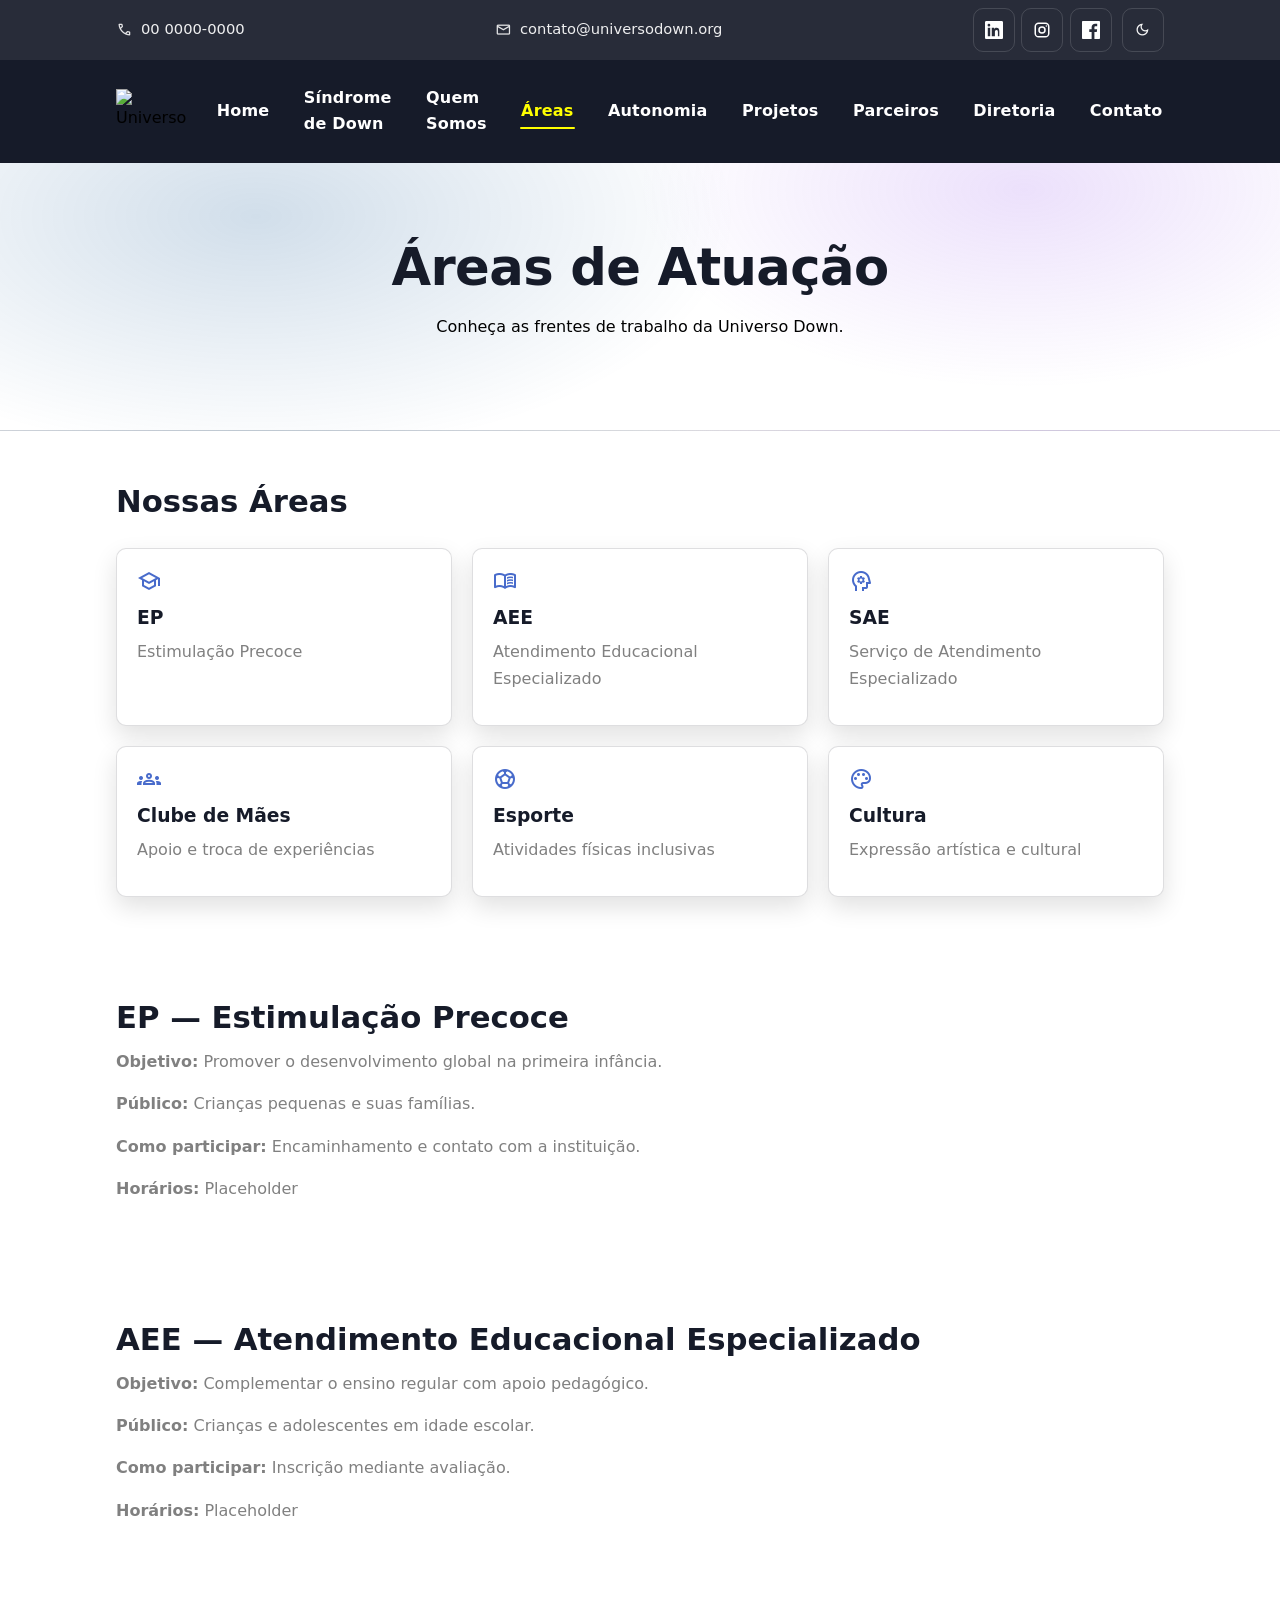
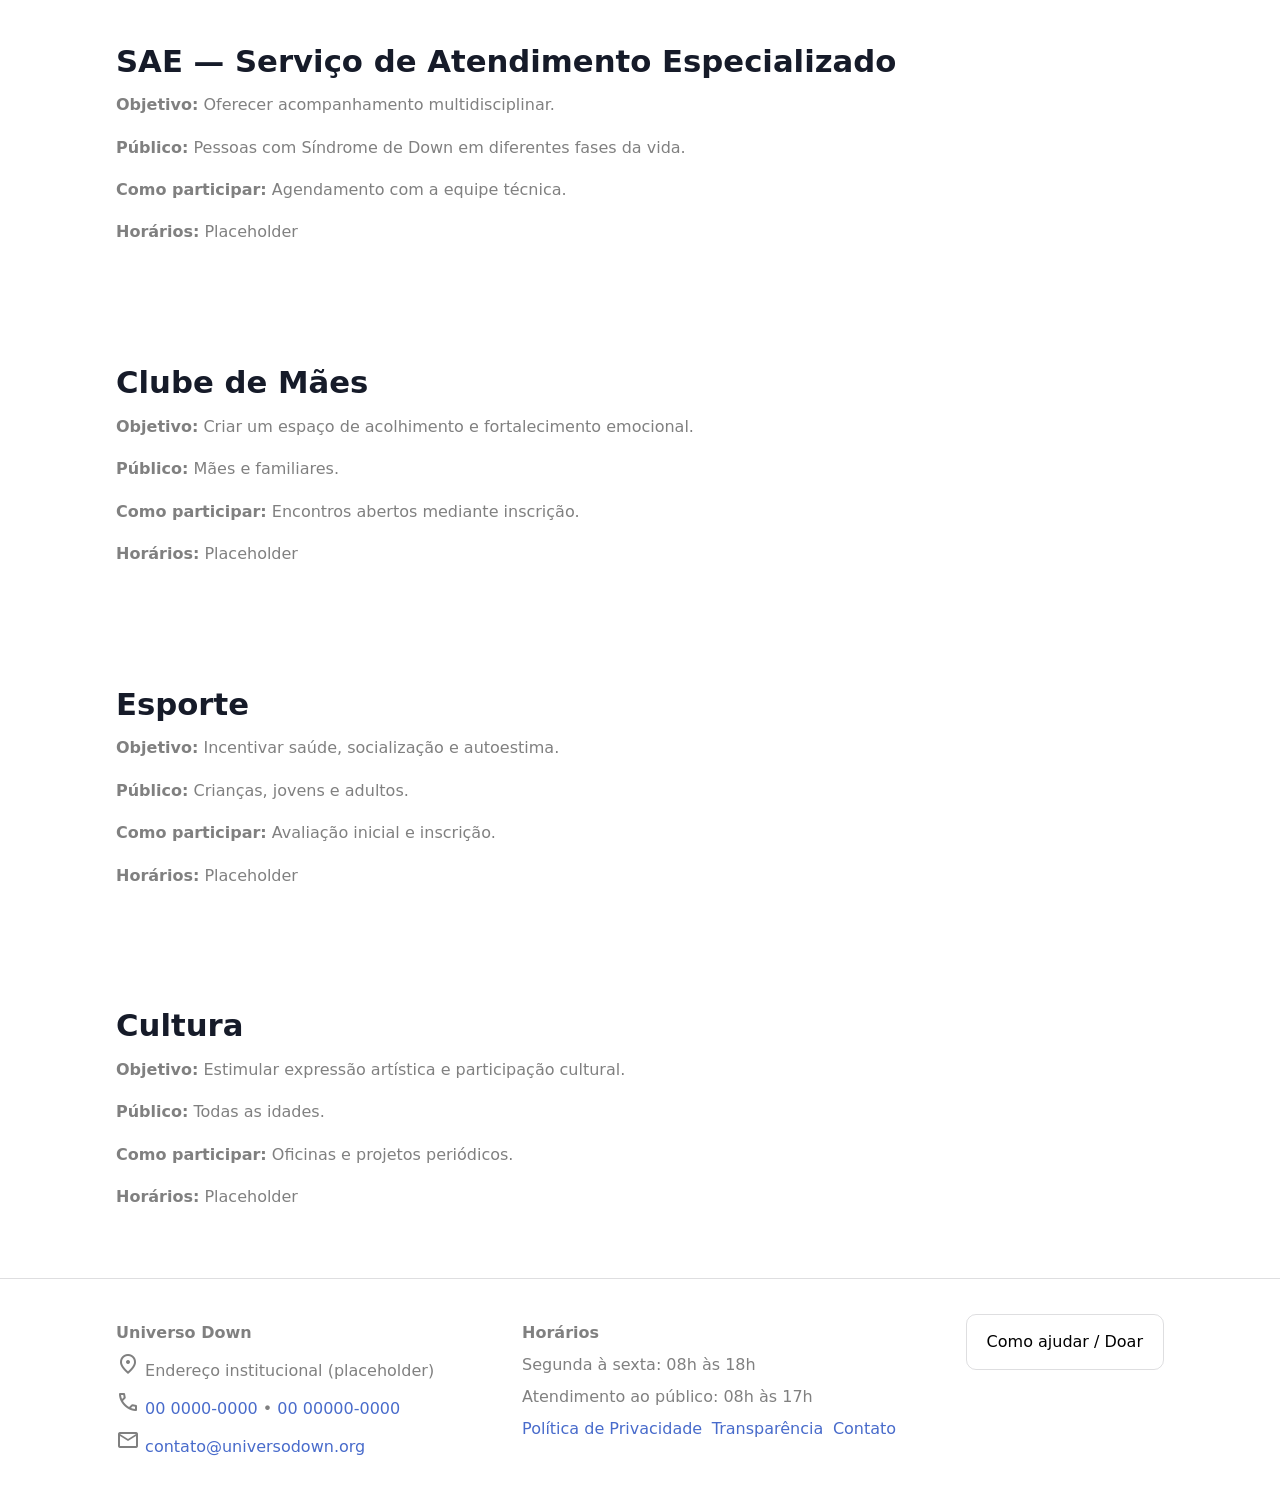
==== commit 08b75cf9: "Refatorar estrutura HTML e melhorar a acessibilidade nas páginas 'Áreas', 'Autonomia', 'Contato', 'D" ====
--- a/pages/areas.html
+++ b/pages/areas.html
@@ -25,14 +25,60 @@
     <!-- Topbar -->
     <div class="topbar">
       <div class="container topbar-inner">
-        <span>
-          <span class="material-symbols-outlined" aria-hidden="true">call</span>
-          <a href="tel:+550000000000">00 0000-0000</a>
-        </span>
-        <span>
-          <span class="material-symbols-outlined" aria-hidden="true">mail</span>
-          <a href="mailto:contato@universodown.org">contato@universodown.org</a>
-        </span>
+        <span
+          ><span class="material-symbols-outlined">call</span>
+          <a href="tel:+550000000000">00 0000-0000</a></span
+        >
+        <span
+          ><span class="material-symbols-outlined">mail</span>
+          <a href="mailto:contato@universodown.org"
+            >contato@universodown.org</a
+          ></span
+        >
+        <div class="header-actions">
+          <div class="social-links" aria-label="Redes sociais">
+            <a
+              href="https://www.linkedin.com"
+              target="_blank"
+              rel="noopener"
+              aria-label="LinkedIn"
+            >
+              <svg viewBox="0 0 24 24" aria-hidden="true">
+                <path
+                  d="M20.447 20.452H17.21v-5.569c0-1.328-.026-3.036-1.852-3.036-1.852 0-2.135 1.445-2.135 2.939v5.666H9.0V9h3.11v1.561h.044c.433-.82 1.49-1.685 3.067-1.685 3.278 0 3.885 2.158 3.885 4.965v6.611zM5.337 7.433A1.804 1.804 0 1 1 5.34 3.83a1.804 1.804 0 0 1-.003 3.603zM6.956 20.452H3.72V9h3.236v11.452zM22.225 0H1.771C.792 0 0 .774 0 1.727v20.545C0 23.227.792 24 1.771 24h20.451C23.2 24 24 23.227 24 22.273V1.727C24 .774 23.2 0 22.222 0h.003z"
+                />
+              </svg>
+            </a>
+            <a
+              href="https://www.instagram.com"
+              target="_blank"
+              rel="noopener"
+              aria-label="Instagram"
+            >
+              <svg viewBox="0 0 24 24" aria-hidden="true">
+                <path
+                  d="M7.5 2h9A5.5 5.5 0 0 1 22 7.5v9A5.5 5.5 0 0 1 16.5 22h-9A5.5 5.5 0 0 1 2 16.5v-9A5.5 5.5 0 0 1 7.5 2zm0 2A3.5 3.5 0 0 0 4 7.5v9A3.5 3.5 0 0 0 7.5 20h9a3.5 3.5 0 0 0 3.5-3.5v-9A3.5 3.5 0 0 0 16.5 4h-9zm10.25 1.75a1 1 0 1 1 0 2 1 1 0 0 1 0-2zM12 7a5 5 0 1 1 0 10 5 5 0 0 1 0-10zm0 2a3 3 0 1 0 0 6 3 3 0 0 0 0-6z"
+                />
+              </svg>
+            </a>
+            <a
+              href="https://www.facebook.com"
+              target="_blank"
+              rel="noopener"
+              aria-label="Facebook"
+            >
+              <svg viewBox="0 0 24 24" aria-hidden="true">
+                <path
+                  d="M22.675 0h-21.35C.597 0 0 .597 0 1.326v21.348C0 23.403.597 24 1.326 24h11.494v-9.294H9.691V11.01h3.129V8.309c0-3.1 1.894-4.788 4.66-4.788 1.325 0 2.463.099 2.795.143v3.24l-1.918.001c-1.504 0-1.796.715-1.796 1.763v2.313h3.587l-.467 3.696h-3.12V24h6.116C23.403 24 24 23.403 24 22.674V1.326C24 .597 23.403 0 22.675 0z"
+                />
+              </svg>
+            </a>
+          </div>
+
+          <button id="themeToggle" aria-label="Alternar tema">
+            <span class="material-symbols-outlined">dark_mode</span>
+          </button>
+        </div>
       </div>
     </div>
 
@@ -40,11 +86,10 @@
     <header class="header">
       <div class="container header-inner">
         <img
-          src="../assets/img/logo-placeholder.svg"
-          alt="Logo Universo Down"
+          src="assets/img/logo-placeholder.svg"
+          alt="Universo Down"
           class="logo"
         />
-
         <nav id="nav">
           <button id="menuToggle" aria-label="Abrir menu">☰</button>
           <ul>
@@ -61,50 +106,6 @@
             <li><a href="contato.html">Contato</a></li>
           </ul>
         </nav>
-        <div class="header-actions">
-          <div class="social-links" aria-label="Redes sociais">
-            <a
-              href="https://www.linkedin.com"
-              target="_blank"
-              rel="noopener"
-              aria-label="LinkedIn"
-            >
-              <svg viewBox="0 0 24 24" aria-hidden="true">
-                <path
-                  d="M20.447 20.452H17.21v-5.569c0-1.328-.026-3.036-1.852-3.036-1.852 0-2.135 1.445-2.135 2.939v5.666H9.0V9h3.11v1.561h.044c.433-.82 1.49-1.685 3.067-1.685 3.278 0 3.885 2.158 3.885 4.965v6.611zM5.337 7.433A1.804 1.804 0 1 1 5.34 3.83a1.804 1.804 0 0 1-.003 3.603zM6.956 20.452H3.72V9h3.236v11.452zM22.225 0H1.771C.792 0 0 .774 0 1.727v20.545C0 23.227.792 24 1.771 24h20.451C23.2 24 24 23.227 24 22.273V1.727C24 .774 23.2 0 22.222 0h.003z"
-                />
-              </svg>
-            </a>
-            <a
-              href="https://www.instagram.com"
-              target="_blank"
-              rel="noopener"
-              aria-label="Instagram"
-            >
-              <svg viewBox="0 0 24 24" aria-hidden="true">
-                <path
-                  d="M7.5 2h9A5.5 5.5 0 0 1 22 7.5v9A5.5 5.5 0 0 1 16.5 22h-9A5.5 5.5 0 0 1 2 16.5v-9A5.5 5.5 0 0 1 7.5 2zm0 2A3.5 3.5 0 0 0 4 7.5v9A3.5 3.5 0 0 0 7.5 20h9a3.5 3.5 0 0 0 3.5-3.5v-9A3.5 3.5 0 0 0 16.5 4h-9zm10.25 1.75a1 1 0 1 1 0 2 1 1 0 0 1 0-2zM12 7a5 5 0 1 1 0 10 5 5 0 0 1 0-10zm0 2a3 3 0 1 0 0 6 3 3 0 0 0 0-6z"
-                />
-              </svg>
-            </a>
-            <a
-              href="https://www.facebook.com"
-              target="_blank"
-              rel="noopener"
-              aria-label="Facebook"
-            >
-              <svg viewBox="0 0 24 24" aria-hidden="true">
-                <path
-                  d="M22.675 0h-21.35C.597 0 0 .597 0 1.326v21.348C0 23.403.597 24 1.326 24h11.494v-9.294H9.691V11.01h3.129V8.309c0-3.1 1.894-4.788 4.66-4.788 1.325 0 2.463.099 2.795.143v3.24l-1.918.001c-1.504 0-1.796.715-1.796 1.763v2.313h3.587l-.467 3.696h-3.12V24h6.116C23.403 24 24 23.403 24 22.674V1.326C24 .597 23.403 0 22.675 0z"
-                />
-              </svg>
-            </a>
-          </div>
-
-          <button id="themeToggle" aria-label="Alternar tema">
-            <span class="material-symbols-outlined">dark_mode</span>
-          </button>
-        </div>
       </div>
     </header>
 
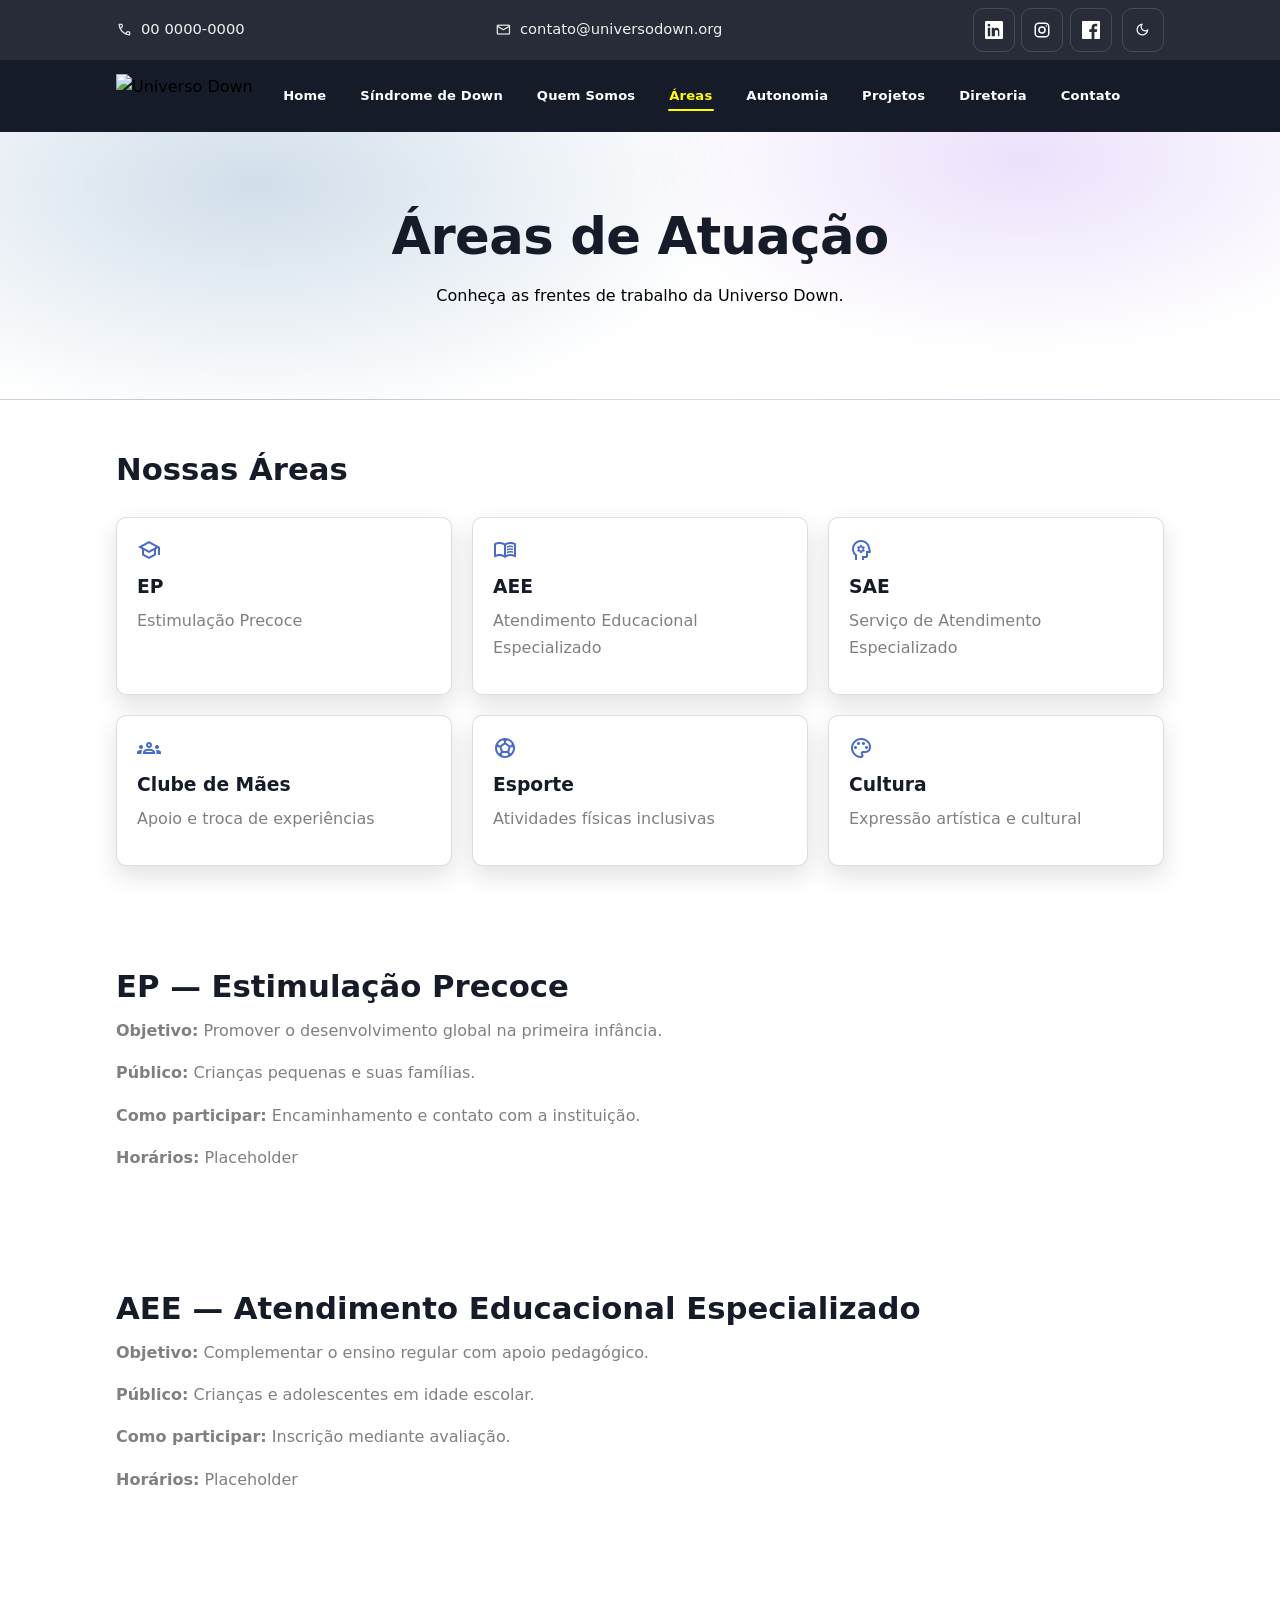
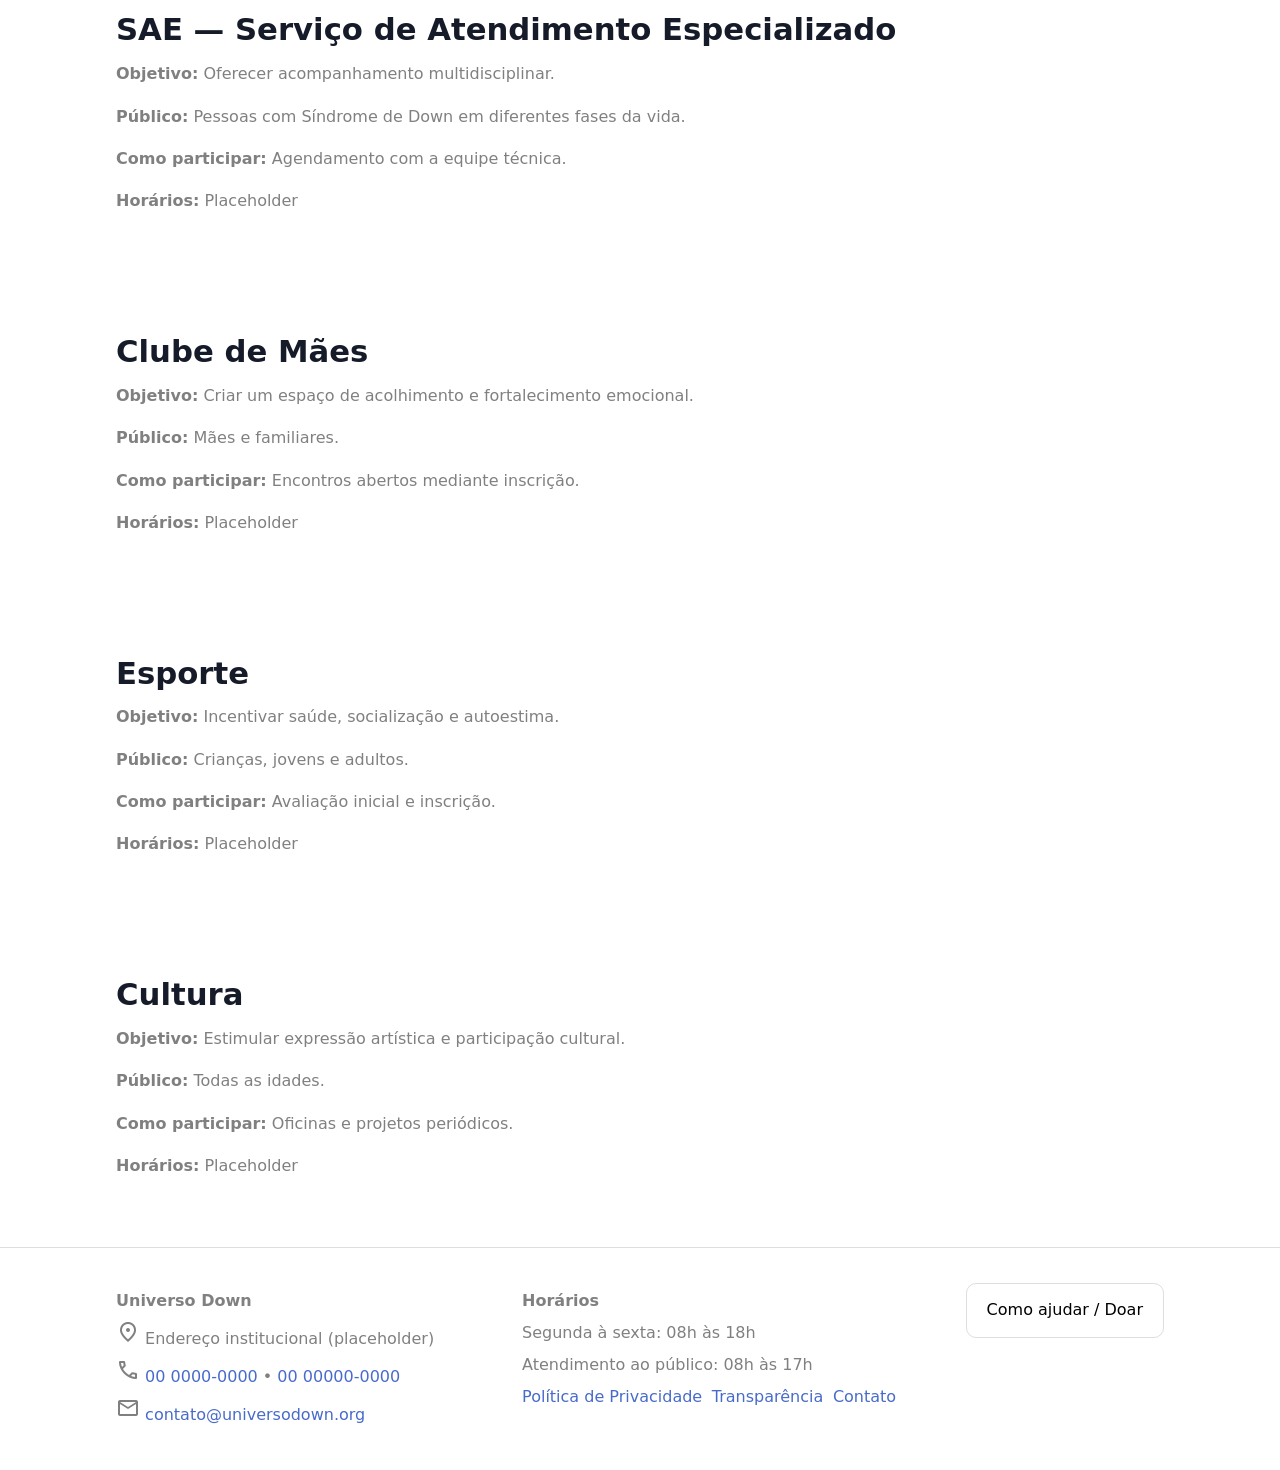
==== commit a07371cc: "Remove página 'Parceiros' e atualiza links de navegação nas páginas relacionadas" ====
--- a/pages/areas.html
+++ b/pages/areas.html
@@ -101,7 +101,6 @@
             <li><a class="active" href="areas.html">Áreas</a></li>
             <li><a href="autonomia.html">Autonomia</a></li>
             <li><a href="projetos.html">Projetos</a></li>
-            <li><a href="parceiros.html">Parceiros</a></li>
             <li><a href="diretoria.html">Diretoria</a></li>
             <li><a href="contato.html">Contato</a></li>
           </ul>
--- a/css/components.css
+++ b/css/components.css
@@ -70,13 +70,17 @@
   display: flex;
   align-items: center;
   gap: 1rem;
+  flex: 1 1 auto;
+  min-width: 0;
 }
 
 nav ul {
   list-style: none;
   display: flex;
   align-items: center;
-  gap: 0.35rem;
+  flex-wrap: nowrap;
+  min-width: 0;
+  gap: clamp(0.1rem, 0.4vw, 0.35rem);
   padding: 0;
   margin: 0;
 }
@@ -87,12 +91,14 @@
   align-items: center;
   justify-content: center;
   padding: 0.7rem 0.9rem;
+  font-size: clamp(0.6rem, 0.4vw + 0.5rem, 1rem);
   font-weight: 800;
   letter-spacing: 0.2px;
   color: var(--color-text-nav);
   border-radius: var(--radius-sm);
   text-decoration: none;
   outline: none;
+  white-space: nowrap;
   transition: color 160ms ease;
 }
 
@@ -214,7 +220,7 @@
 }
 
 /* Mobile menu */
-@media (max-width: 980px) {
+@media (max-width: 1200px) {
   #menuToggle {
     display: inline-flex;
     align-items: center;
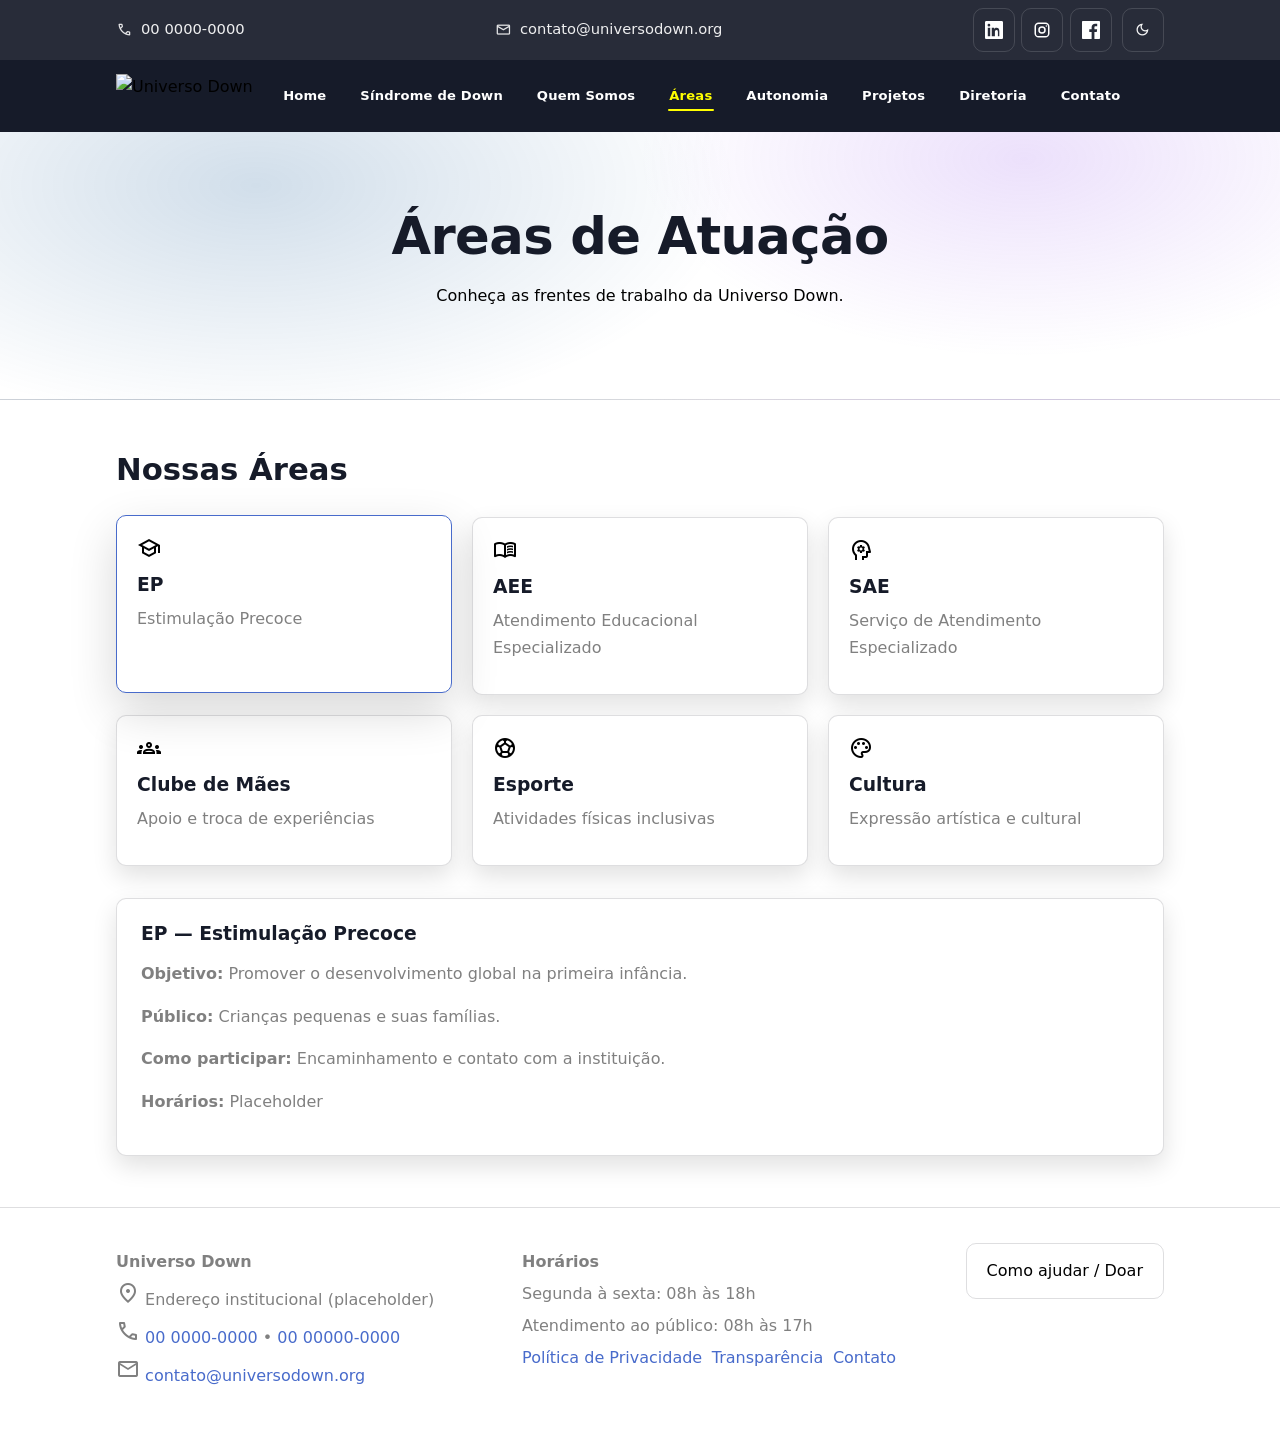
==== commit 62a23701: "Adiciona interatividade e detalhes das áreas na página 'Áreas', incluindo melhorias na acessibilidad" ====
--- a/pages/areas.html
+++ b/pages/areas.html
@@ -120,7 +120,7 @@
         <h2>Nossas Áreas</h2>
 
         <div class="cards areas-grid">
-          <a href="#ep" class="card">
+          <a href="#ep" class="card" aria-controls="areaDetail">
             <span class="material-symbols-outlined" aria-hidden="true"
               >school</span
             >
@@ -128,7 +128,7 @@
             <p>Estimulação Precoce</p>
           </a>
 
-          <a href="#aee" class="card">
+          <a href="#aee" class="card" aria-controls="areaDetail">
             <span class="material-symbols-outlined" aria-hidden="true"
               >menu_book</span
             >
@@ -136,7 +136,7 @@
             <p>Atendimento Educacional Especializado</p>
           </a>
 
-          <a href="#sae" class="card">
+          <a href="#sae" class="card" aria-controls="areaDetail">
             <span class="material-symbols-outlined" aria-hidden="true"
               >psychology</span
             >
@@ -144,7 +144,7 @@
             <p>Serviço de Atendimento Especializado</p>
           </a>
 
-          <a href="#clube-maes" class="card">
+          <a href="#clube-maes" class="card" aria-controls="areaDetail">
             <span class="material-symbols-outlined" aria-hidden="true"
               >groups</span
             >
@@ -152,7 +152,7 @@
             <p>Apoio e troca de experiências</p>
           </a>
 
-          <a href="#esporte" class="card">
+          <a href="#esporte" class="card" aria-controls="areaDetail">
             <span class="material-symbols-outlined" aria-hidden="true"
               >sports_soccer</span
             >
@@ -160,7 +160,7 @@
             <p>Atividades físicas inclusivas</p>
           </a>
 
-          <a href="#cultura" class="card">
+          <a href="#cultura" class="card" aria-controls="areaDetail">
             <span class="material-symbols-outlined" aria-hidden="true"
               >palette</span
             >
@@ -168,87 +168,96 @@
             <p>Expressão artística e cultural</p>
           </a>
         </div>
+
+        <div class="area-detail" id="areaDetail" role="region" aria-live="polite">
+          <h3 data-area-title>Selecione uma área</h3>
+          <div data-area-body>
+            <p>Escolha um card acima para ver a descrição completa da área.</p>
+          </div>
+        </div>
       </section>
 
       <!-- Detalhes das Áreas -->
 
-      <section id="ep" class="section">
-        <h2>EP — Estimulação Precoce</h2>
-        <p>
-          <strong>Objetivo:</strong> Promover o desenvolvimento global na
-          primeira infância.
-        </p>
-        <p><strong>Público:</strong> Crianças pequenas e suas famílias.</p>
-        <p>
-          <strong>Como participar:</strong> Encaminhamento e contato com a
-          instituição.
-        </p>
-        <p><strong>Horários:</strong> Placeholder</p>
-      </section>
-
-      <section id="aee" class="section">
-        <h2>AEE — Atendimento Educacional Especializado</h2>
-        <p>
-          <strong>Objetivo:</strong> Complementar o ensino regular com apoio
-          pedagógico.
-        </p>
-        <p>
-          <strong>Público:</strong> Crianças e adolescentes em idade escolar.
-        </p>
-        <p><strong>Como participar:</strong> Inscrição mediante avaliação.</p>
-        <p><strong>Horários:</strong> Placeholder</p>
-      </section>
-
-      <section id="sae" class="section">
-        <h2>SAE — Serviço de Atendimento Especializado</h2>
-        <p>
-          <strong>Objetivo:</strong> Oferecer acompanhamento multidisciplinar.
-        </p>
-        <p>
-          <strong>Público:</strong> Pessoas com Síndrome de Down em diferentes
-          fases da vida.
-        </p>
-        <p>
-          <strong>Como participar:</strong> Agendamento com a equipe técnica.
-        </p>
-        <p><strong>Horários:</strong> Placeholder</p>
-      </section>
-
-      <section id="clube-maes" class="section">
-        <h2>Clube de Mães</h2>
-        <p>
-          <strong>Objetivo:</strong> Criar um espaço de acolhimento e
-          fortalecimento emocional.
-        </p>
-        <p><strong>Público:</strong> Mães e familiares.</p>
-        <p>
-          <strong>Como participar:</strong> Encontros abertos mediante
-          inscrição.
-        </p>
-        <p><strong>Horários:</strong> Placeholder</p>
-      </section>
-
-      <section id="esporte" class="section">
-        <h2>Esporte</h2>
-        <p>
-          <strong>Objetivo:</strong> Incentivar saúde, socialização e
-          autoestima.
-        </p>
-        <p><strong>Público:</strong> Crianças, jovens e adultos.</p>
-        <p><strong>Como participar:</strong> Avaliação inicial e inscrição.</p>
-        <p><strong>Horários:</strong> Placeholder</p>
-      </section>
-
-      <section id="cultura" class="section">
-        <h2>Cultura</h2>
-        <p>
-          <strong>Objetivo:</strong> Estimular expressão artística e
-          participação cultural.
-        </p>
-        <p><strong>Público:</strong> Todas as idades.</p>
-        <p><strong>Como participar:</strong> Oficinas e projetos periódicos.</p>
-        <p><strong>Horários:</strong> Placeholder</p>
-      </section>
+      <div class="areas-details">
+        <section id="ep" class="section">
+          <h2>EP — Estimulação Precoce</h2>
+          <p>
+            <strong>Objetivo:</strong> Promover o desenvolvimento global na
+            primeira infância.
+          </p>
+          <p><strong>Público:</strong> Crianças pequenas e suas famílias.</p>
+          <p>
+            <strong>Como participar:</strong> Encaminhamento e contato com a
+            instituição.
+          </p>
+          <p><strong>Horários:</strong> Placeholder</p>
+        </section>
+
+        <section id="aee" class="section">
+          <h2>AEE — Atendimento Educacional Especializado</h2>
+          <p>
+            <strong>Objetivo:</strong> Complementar o ensino regular com apoio
+            pedagógico.
+          </p>
+          <p>
+            <strong>Público:</strong> Crianças e adolescentes em idade escolar.
+          </p>
+          <p><strong>Como participar:</strong> Inscrição mediante avaliação.</p>
+          <p><strong>Horários:</strong> Placeholder</p>
+        </section>
+
+        <section id="sae" class="section">
+          <h2>SAE — Serviço de Atendimento Especializado</h2>
+          <p>
+            <strong>Objetivo:</strong> Oferecer acompanhamento multidisciplinar.
+          </p>
+          <p>
+            <strong>Público:</strong> Pessoas com Síndrome de Down em diferentes
+            fases da vida.
+          </p>
+          <p>
+            <strong>Como participar:</strong> Agendamento com a equipe técnica.
+          </p>
+          <p><strong>Horários:</strong> Placeholder</p>
+        </section>
+
+        <section id="clube-maes" class="section">
+          <h2>Clube de Mães</h2>
+          <p>
+            <strong>Objetivo:</strong> Criar um espaço de acolhimento e
+            fortalecimento emocional.
+          </p>
+          <p><strong>Público:</strong> Mães e familiares.</p>
+          <p>
+            <strong>Como participar:</strong> Encontros abertos mediante
+            inscrição.
+          </p>
+          <p><strong>Horários:</strong> Placeholder</p>
+        </section>
+
+        <section id="esporte" class="section">
+          <h2>Esporte</h2>
+          <p>
+            <strong>Objetivo:</strong> Incentivar saúde, socialização e
+            autoestima.
+          </p>
+          <p><strong>Público:</strong> Crianças, jovens e adultos.</p>
+          <p><strong>Como participar:</strong> Avaliação inicial e inscrição.</p>
+          <p><strong>Horários:</strong> Placeholder</p>
+        </section>
+
+        <section id="cultura" class="section">
+          <h2>Cultura</h2>
+          <p>
+            <strong>Objetivo:</strong> Estimular expressão artística e
+            participação cultural.
+          </p>
+          <p><strong>Público:</strong> Todas as idades.</p>
+          <p><strong>Como participar:</strong> Oficinas e projetos periódicos.</p>
+          <p><strong>Horários:</strong> Placeholder</p>
+        </section>
+      </div>
     </main>
 
     <!-- Footer -->
--- a/css/components.css
+++ b/css/components.css
@@ -202,8 +202,8 @@
 
 #themeToggle:hover {
   transform: translateY(-1px);
-  background: var(--color-surface);
-  border-color: rgba(149, 86, 235, 0.35);
+  background: transparent;
+  border-color: var(--brand-white);
 }
 
 /* Mobile menu toggle */
--- a/css/pages.css
+++ b/css/pages.css
@@ -102,6 +102,40 @@
   filter: grayscale(100%);
 }
 
+/* Áreas */
+.areas-grid .card {
+  text-decoration: none;
+  color: inherit;
+  cursor: pointer;
+}
+
+.areas-grid .card.active {
+  border-color: var(--color-primary);
+  box-shadow: var(--shadow-md);
+  transform: translateY(-2px);
+}
+
+.area-detail {
+  margin-top: 2rem;
+  padding: 1.5rem;
+  border: 1px solid var(--color-border);
+  border-radius: var(--radius-lg);
+  background: var(--color-surface);
+  box-shadow: var(--shadow-sm);
+}
+
+.area-detail h3 {
+  margin: 0 0 0.8rem;
+}
+
+.area-detail p {
+  color: var(--color-muted-text);
+}
+
+body.areas-interactive .areas-details {
+  display: none;
+}
+
 /* Diretoria */
 .board-member img {
   margin-bottom: 1rem;
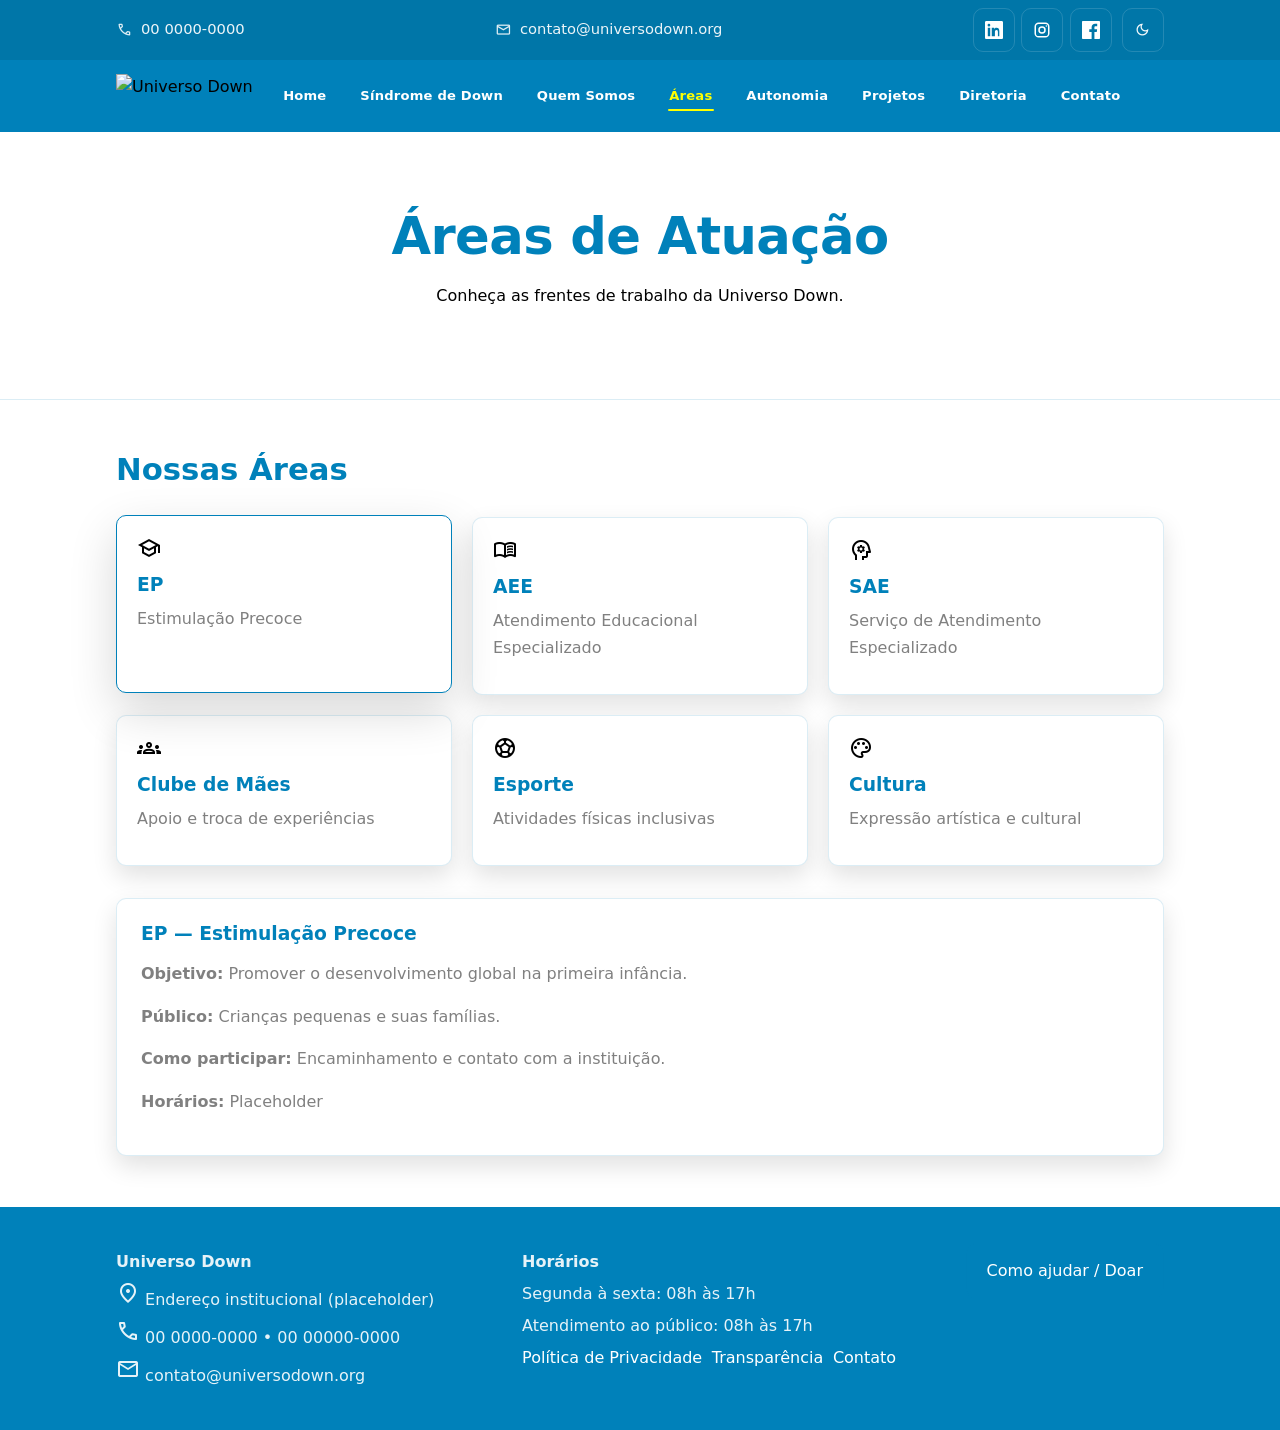
==== commit 2b66d0bb: "Atualiza horários de atendimento para refletir nova programação, ajustando para 08h às 17h de segund" ====
--- a/pages/areas.html
+++ b/pages/areas.html
@@ -291,7 +291,7 @@
 
           <div class="footer-col">
             <p><strong>Horários</strong></p>
-            <p>Segunda à sexta: 08h às 18h</p>
+            <p>Segunda à sexta: 08h às 17h</p>
             <p>Atendimento ao público: 08h às 17h</p>
             <div class="footer-links" aria-label="Links úteis">
               <a href="#" rel="nofollow">Política de Privacidade</a>
--- a/css/base.css
+++ b/css/base.css
@@ -54,8 +54,10 @@
   color: var(--color-text);
 }
 
+/* ALTERADO: Cor de seleção para amarelo com transparência */
 ::selection {
-  background: rgba(149, 86, 235, 0.35);
+  background: rgba(255, 255, 0, 0.5); /* Amarelo com 50% de opacidade */
+  color: #000; /* Garante contraste legível com o amarelo */
 }
 
 main {
@@ -69,4 +71,4 @@
     transition-duration: 0.001ms !important;
     scroll-behavior: auto !important;
   }
-}
+}
--- a/css/themes.css
+++ b/css/themes.css
@@ -3,11 +3,14 @@
   --brand-black: #000000;
   --brand-yellow: #FFFF00; /* destaque / hover */
   --brand-gray: #808080;   /* textos secundários */
-  --brand-ink: #161B29;    /* fundo dark (não preto puro) */
-  --brand-blue: #486BCB;   /* destaque */
+  --brand-blue-brand: #0081BA; /* Novo Azul (Nav e Footer) */
+  --brand-blue: #486BCB;   /* destaque secundário */
   --brand-white: #FFFFFF;
 
-  /* ====== Raio (menos arredondado) ====== */
+  /* Cor Cinza para o fundo do Modo Escuro */
+  --brand-dark-gray: #1F1F1F;
+
+  /* ====== Raio ====== */
   --radius-sm: 6px;
   --radius-md: 10px;
   --radius-lg: 10px;
@@ -19,34 +22,46 @@
   /* ====== Tokens (Light) ====== */
   --color-bg: var(--brand-white);
   --color-surface: var(--brand-white);
-  --color-surface-2: rgba(22, 27, 41, 0.04);
+  --color-surface-2: rgba(0, 129, 186, 0.04);
+
   --color-text: var(--brand-black);
+
   --color-text-nav: var(--brand-white);
   --color-text-nav-hover: var(--brand-yellow);
-  --color-heading: var(--brand-ink);
+
+  --color-heading: var(--brand-blue-brand);
+
   --color-muted-text: var(--brand-gray);
-  --color-border: rgba(22, 27, 41, 0.14);
+  --color-border: rgba(0, 129, 186, 0.14);
   --color-border-nav: rgba(255, 255, 255, 0.14);
 
-  --color-primary: var(--brand-blue);
+  --color-primary: var(--brand-blue-brand);
   --color-primary-hover: var(--brand-yellow);
-  --color-secondary: var(--brand-ink);
-  --color-link: var(--brand-blue);
+  --color-secondary: var(--brand-blue-brand);
+  --color-link: var(--brand-blue-brand);
 
   --shadow-sm: 0 10px 24px rgba(0, 0, 0, 0.12);
   --shadow-md: 0 18px 48px rgba(0, 0, 0, 0.16);
 
-  --topbar-bg: rgba(22, 27, 41, 0.92);
+  /* Navbar e Topbar (Light Mode) */
+  --topbar-bg: #0076a8;
   --topbar-text: rgba(255, 255, 255, 0.92);
   --header-bg: rgba(255, 255, 255, 0.86);
-  --header-nav-bg: var(--brand-ink);
-  --header-border: rgba(22, 27, 41, 0.14);
+  --header-nav-bg: var(--brand-blue-brand);
+  --header-border: rgba(0, 129, 186, 0.14);
+
+  /* Footer Tokens (Light Mode) */
+  --footer-bg: var(--brand-blue-brand);
+  --footer-text: var(--brand-white);
+  --footer-hover: var(--brand-yellow);
 
   --focus-ring: 0 0 0 3px rgba(255, 255, 0, 0.45);
 }
 
 [data-theme="dark"] {
-  --color-bg: var(--brand-ink);
+  /* Fundo Cinza para o conteúdo geral */
+  --color-bg: var(--brand-dark-gray);
+
   --color-surface: rgba(255, 255, 255, 0.06);
   --color-surface-2: rgba(255, 255, 255, 0.10);
   --color-text: var(--brand-white);
@@ -64,8 +79,16 @@
 
   --topbar-bg: rgba(0, 0, 0, 0.55);
   --topbar-text: rgba(255, 255, 255, 0.92);
-  --header-bg: rgba(22, 27, 41, 0.86);
+
+  /* Header e Nav mantendo a identidade Azul no Dark Mode */
+  --header-bg: rgba(30, 30, 30, 0.95);
+  --header-nav-bg: var(--brand-blue-brand); /* Azul mantido */
   --header-border: rgba(255, 255, 255, 0.14);
 
+  /* Footer mantendo a identidade Azul no Dark Mode */
+  --footer-bg: var(--brand-blue-brand);       /* Azul mantido */
+  --footer-text: var(--brand-white);
+  --footer-hover: var(--brand-yellow);
+
   --focus-ring: 0 0 0 3px rgba(255, 255, 0, 0.55);
-}
+}
--- a/css/components.css
+++ b/css/components.css
@@ -53,7 +53,7 @@
   gap: 1rem;
   justify-content: space-between;
   padding: 0.85rem 1rem;
-  background: var(--header-nav-bg);
+  background: var(--header-nav-bg); /* Agora usa o Azul #0081BA */
   border-bottom: 1px solid var(--header-border);
   backdrop-filter: blur(10px);
   -webkit-backdrop-filter: blur(10px);
@@ -250,6 +250,7 @@
     justify-content: flex-start;
     border-radius: var(--radius-sm);
     padding: 0.75rem 0.9rem;
+    color: var(--color-heading); /* Ajuste para legibilidade no dropdown mobile (fundo branco/cinza) */
   }
 }
 
@@ -275,9 +276,8 @@
 .page-hero {
   padding: 4.6rem 1rem;
   text-align: center;
-  background: radial-gradient(800px 400px at 20% 20%, rgba(0, 73, 140, 0.18), transparent 60%),
-              radial-gradient(700px 360px at 80% 10%, rgba(149, 86, 235, 0.18), transparent 55%),
-              linear-gradient(180deg, var(--color-surface), var(--color-bg));
+  /* Ajuste sutil no gradiente para combinar com o novo azul */
+  background: var(--color-bg);
   border-bottom: 1px solid var(--color-border);
 }
 
@@ -355,7 +355,8 @@
   font-weight: 800;
   letter-spacing: 0.2px;
   min-height: 84px;
-  background: linear-gradient(135deg, rgba(0, 73, 140, 0.08), rgba(149, 86, 235, 0.08));
+  background: rgba(0, 129, 186, 0.08);
+  border-radius: var(--radius-md);
 }
 
 /* Botões */
@@ -364,7 +365,7 @@
   align-items: center;
   justify-content: center;
   gap: 0.5rem;
-  background: linear-gradient(135deg, var(--color-primary), rgba(0, 73, 140, 0.88));
+  background: linear-gradient(135deg, var(--color-primary), rgba(0, 129, 186, 0.88));
   color: var(--brand-white);
   padding: 0.85rem 1.25rem;
   font-weight: 800;
@@ -420,7 +421,9 @@
 /* Footer */
 .footer {
   padding: 2.2rem 1rem;
-  background: linear-gradient(180deg, var(--color-surface), var(--color-bg));
+  /* Alterado para usar a variável definida no tema */
+  background: var(--footer-bg);
+  color: var(--footer-text);
   border-top: 1px solid var(--color-border);
   display: flex;
   justify-content: space-between;
@@ -431,7 +434,31 @@
 
 .footer p {
   margin: 0.35rem 0;
-  color: var(--color-muted-text);
+  color: inherit; /* Herda a cor branca/texto do footer */
+  opacity: 0.9;
+}
+
+/* Links do Footer */
+.footer a {
+  color: var(--footer-text);
+  text-decoration: none;
+}
+
+.footer-links {
+  display: flex;
+  flex-wrap: wrap;
+  gap: 0.6rem;
+}
+
+.footer-links a {
+  border-bottom: 1px solid transparent;
+}
+
+/* Hover específico solicitado (#FFFF00) */
+.footer-links a:hover,
+.footer a:hover {
+  color: var(--footer-hover);
+  border-bottom-color: var(--footer-hover);
 }
 
 /* Cookie banner */
@@ -457,8 +484,8 @@
   border-radius: var(--radius-md);
   padding: 0.7rem 1rem;
   font-weight: 800;
-  background: var(--color-tertiary);
-  color: var(--brand-navy);
+  background: var(--color-primary);
+  color: var(--brand-white);
 }
 
 .cookie-banner button:hover {
@@ -472,11 +499,8 @@
 
 /* ==========================================================
    AJUSTES DE LAYOUT (conteúdo centralizado + mobile-first)
-   - Mantém a identidade/cores/hover já existentes
-   - Adiciona um “container” para afastar das bordas (estilo FSDown)
    ========================================================== */
 
-/* Container utilitário: centraliza e cria respiro lateral */
 .container {
   width: 100%;
   max-width: var(--container);
@@ -484,22 +508,19 @@
   padding-inline: var(--gutter);
 }
 
-
-/* Padroniza respiro lateral das seções (compatível com o .container) */
 .section,
 .hero,
 .page-hero {
   padding-inline: var(--gutter);
 }
 
-/* Topbar com wrapper interno */
 .topbar {
-  padding: 0; /* o respiro lateral fica por conta do .container */
+  padding: 0;
 }
 
 .topbar-inner {
   display: flex;
-  flex-direction: column; /* mobile-first */
+  flex-direction: column;
   align-items: flex-start;
   gap: 0.35rem;
   justify-content: space-between;
@@ -514,9 +535,8 @@
   }
 }
 
-/* Header com wrapper interno */
 .header {
-  padding: 0; /* o respiro lateral fica por conta do .container */
+  padding: 0;
 }
 
 .header-inner {
@@ -527,17 +547,21 @@
   padding-block: 0.85rem;
 }
 
-/* Footer com wrapper interno + grid de informações */
 .footer {
-  padding: 0; /* o respiro lateral fica por conta do .container */
+  padding: 0;
 }
 
 .footer-inner {
   display: flex;
-  flex-direction: column; /* mobile-first */
+  flex-direction: column;
   align-items: flex-start;
   gap: 1.25rem;
   padding-block: 2.2rem;
+  width: 100%;
+  max-width: var(--container);
+  margin: 0 auto;
+  padding-left: var(--gutter);
+  padding-right: var(--gutter);
 }
 
 @media (min-width: 760px) {
@@ -563,18 +587,4 @@
 
 .footer-col p {
   margin: 0.35rem 0;
-}
-
-.footer-links {
-  display: flex;
-  flex-wrap: wrap;
-  gap: 0.6rem;
-}
-
-.footer-links a {
-  border-bottom: 1px solid transparent;
-}
-
-.footer-links a:hover {
-  border-bottom-color: rgba(255, 255, 255, 0.65);
-}
+}
--- a/css/pages.css
+++ b/css/pages.css
@@ -11,7 +11,7 @@
 
 .timeline li {
   margin-bottom: 1.25rem;
-  border-left: 4px solid rgba(0, 73, 140, 0.45);
+  border-left: 4px solid rgba(0, 129, 186, 0.45); /* Ajustado para o tom azulado */
   padding-left: 1rem;
 }
 
@@ -39,7 +39,8 @@
 .accordion-header:hover {
   transform: translateY(-1px);
   box-shadow: var(--shadow-md);
-  border-color: rgba(149, 86, 235, 0.25);
+  /* ALTERADO: De roxo para amarelo (destaque) */
+  border-color: rgba(255, 255, 0, 0.55);
 }
 
 .accordion-content {
@@ -77,12 +78,12 @@
 .filter-btn:hover {
   transform: translateY(-1px);
   background: var(--color-surface);
-  border-color: rgba(0, 73, 140, 0.28);
+  border-color: rgba(0, 129, 186, 0.28);
 }
 
 .filter-btn.active {
-  background: rgba(0, 73, 140, 0.12);
-  border-color: rgba(0, 73, 140, 0.30);
+  background: rgba(0, 129, 186, 0.12);
+  border-color: rgba(0, 129, 186, 0.30);
   color: var(--color-heading);
 }
 
@@ -173,8 +174,9 @@
 .contact-form input:focus,
 .contact-form textarea:focus {
   outline: none;
-  box-shadow: 0 0 0 4px rgba(149, 86, 235, 0.22);
-  border-color: rgba(149, 86, 235, 0.35);
+  /* ALTERADO: De roxo para amarelo */
+  box-shadow: 0 0 0 4px rgba(255, 255, 0, 0.35);
+  border-color: rgba(255, 255, 0, 0.65);
 }
 
 .success-message {
@@ -186,11 +188,11 @@
 /* Map */
 .map-placeholder {
   height: 250px;
-  border: 1px dashed rgba(0, 73, 140, 0.45);
+  border: 1px dashed rgba(0, 129, 186, 0.45);
   border-radius: var(--radius-lg);
-  background: linear-gradient(135deg, var(--color-surface), rgba(0, 73, 140, 0.06));
+  background: linear-gradient(135deg, var(--color-surface), rgba(0, 129, 186, 0.06));
   display: flex;
   align-items: center;
   justify-content: center;
   color: var(--color-muted-text);
-}
+}
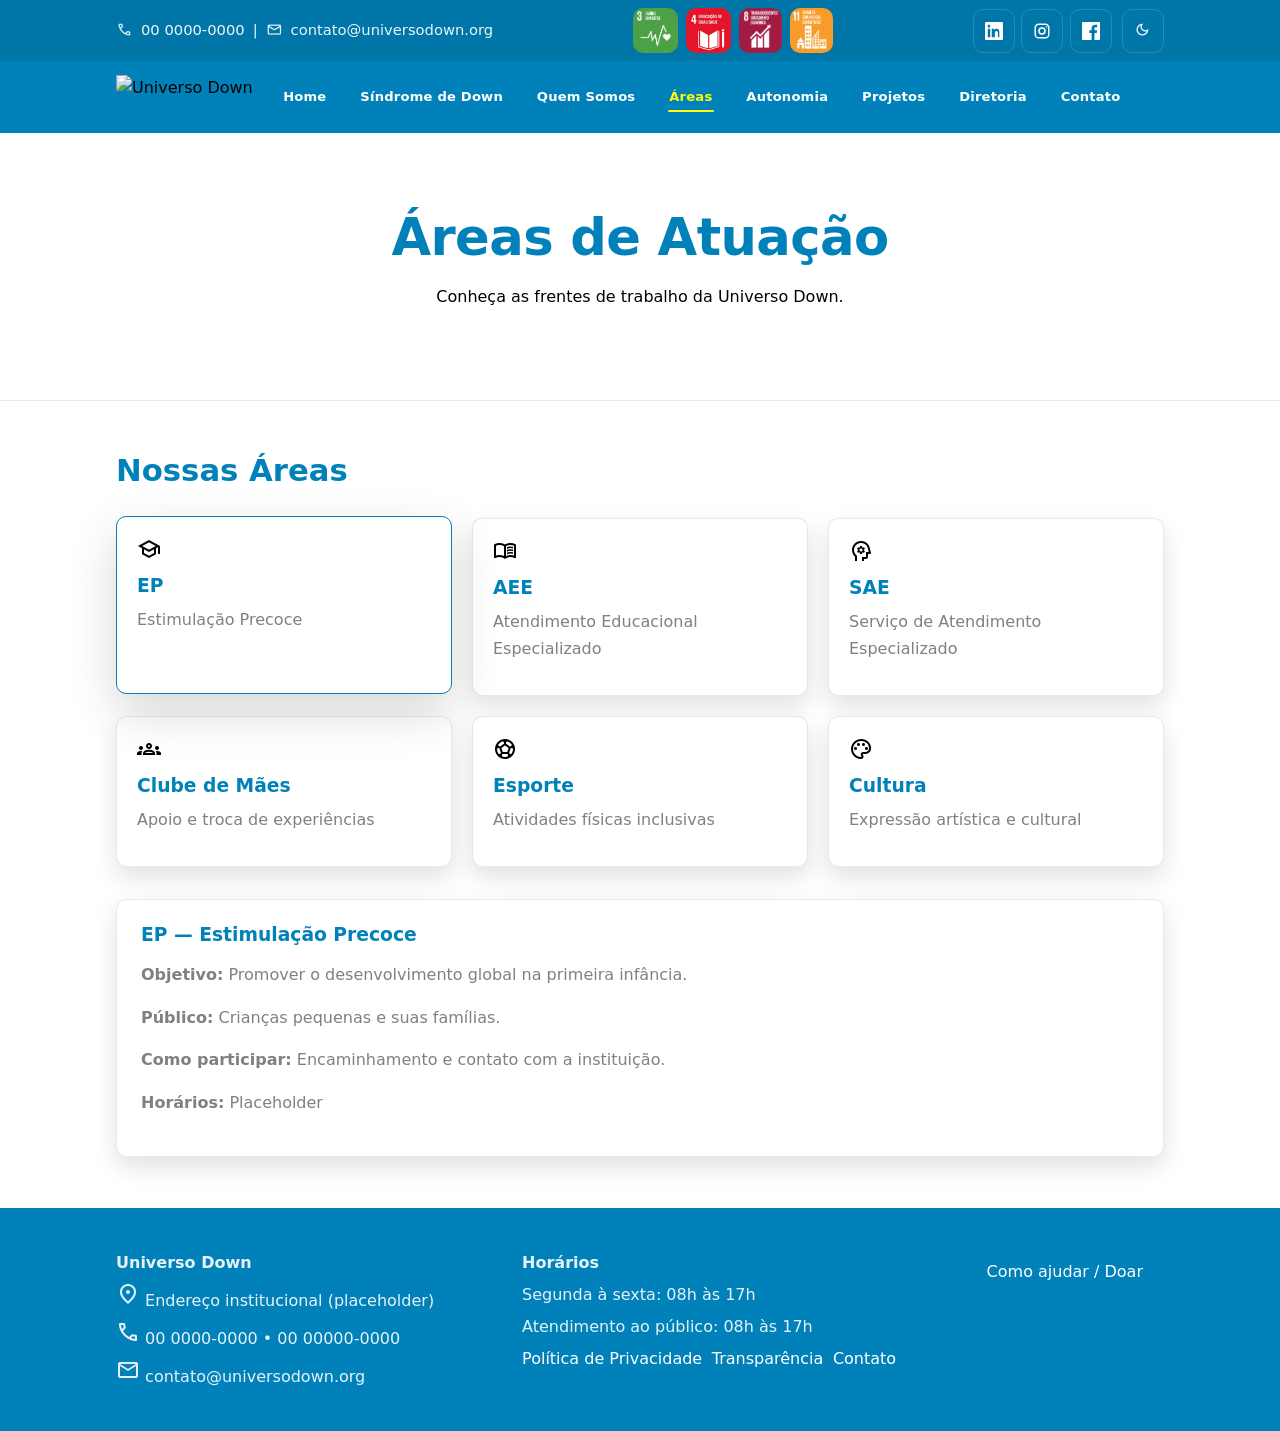
==== commit 16c6ba23: "Atualiza a topbar em várias páginas, reorganizando contatos e adicionando novas imagens para melhora" ====
--- a/pages/areas.html
+++ b/pages/areas.html
@@ -25,16 +25,35 @@
     <!-- Topbar -->
     <div class="topbar">
       <div class="container topbar-inner">
-        <span
-          ><span class="material-symbols-outlined">call</span>
-          <a href="tel:+550000000000">00 0000-0000</a></span
-        >
-        <span
-          ><span class="material-symbols-outlined">mail</span>
-          <a href="mailto:contato@universodown.org"
-            >contato@universodown.org</a
-          ></span
-        >
+        <div class="topbar-left">
+          <span>
+            <span class="material-symbols-outlined">call</span>
+            <a href="tel:+550000000000">00 0000-0000</a> |
+            <span class="material-symbols-outlined">mail</span>
+            <a href="mailto:contato@universodown.org">contato@universodown.org</a>
+          </span>
+        </div>
+        <div class="images-topbar-center">
+          <img
+            src="../assets/img/ods_3.png"
+            alt="ods 3"
+            class="images-ods-topbar"
+          />
+          <img
+            src="../assets/img/ods_4.jpg"
+            alt="ods 4"
+            class="images-ods-topbar"
+          /><img
+            src="../assets/img/ods_8.png"
+            alt="ods 8"
+            class="images-ods-topbar"
+          />
+          <img
+            src="../assets/img/ods_11.png"
+            alt="ods 11"
+            class="images-ods-topbar"
+          />
+        </div>
         <div class="header-actions">
           <div class="social-links" aria-label="Redes sociais">
             <a
--- a/css/components.css
+++ b/css/components.css
@@ -12,6 +12,25 @@
   background: var(--topbar-bg);
   color: var(--topbar-text);
   font-size: 0.92rem;
+}
+
+.topbar-left {
+  display: flex;
+  flex-direction: column;
+  align-items: flex-start;
+  gap: 0.5rem;
+}
+
+.images-topbar-center {
+  display: flex;
+  align-items: center;
+  gap: 0.5rem;
+}
+
+.images-ods-topbar {
+  height: 45px;
+  width: auto;
+  border-radius: var(--radius-md);
 }
 
 .topbar span {
--- a/css/pages.css
+++ b/css/pages.css
@@ -11,7 +11,7 @@
 
 .timeline li {
   margin-bottom: 1.25rem;
-  border-left: 4px solid rgba(0, 129, 186, 0.45); /* Ajustado para o tom azulado */
+  border-left: 4px solid rgba(0, 129, 186, 0.45);
   padding-left: 1rem;
 }
 
@@ -39,7 +39,6 @@
 .accordion-header:hover {
   transform: translateY(-1px);
   box-shadow: var(--shadow-md);
-  /* ALTERADO: De roxo para amarelo (destaque) */
   border-color: rgba(255, 255, 0, 0.55);
 }
 
@@ -174,7 +173,6 @@
 .contact-form input:focus,
 .contact-form textarea:focus {
   outline: none;
-  /* ALTERADO: De roxo para amarelo */
   box-shadow: 0 0 0 4px rgba(255, 255, 0, 0.35);
   border-color: rgba(255, 255, 0, 0.65);
 }
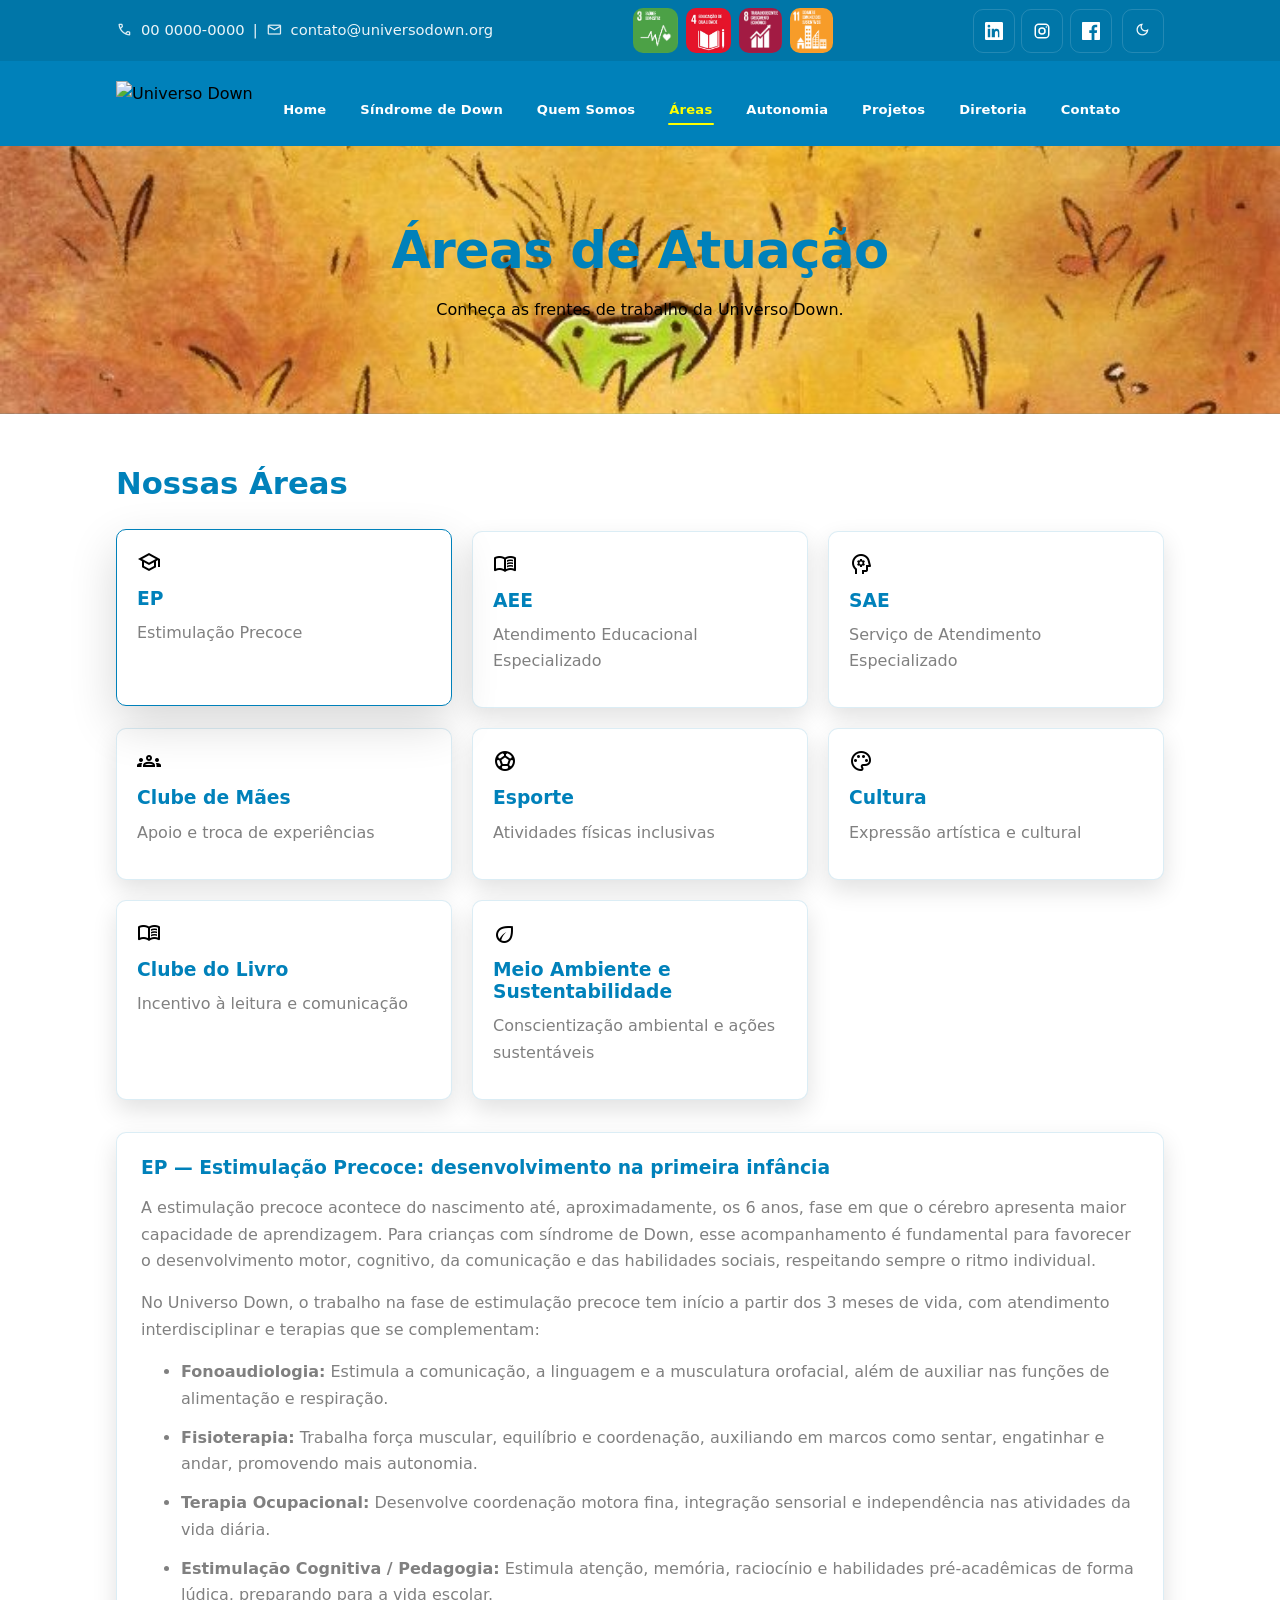
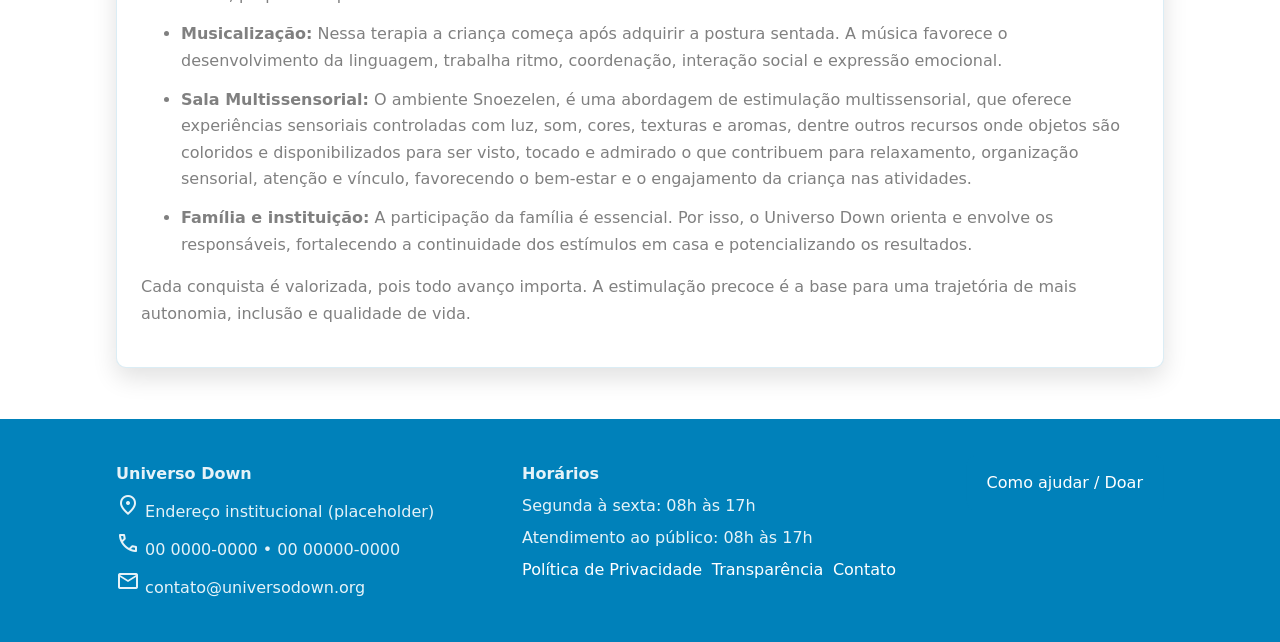
==== commit 262ac698: "Adiciona novas seções sobre Clube do Livro e Meio Ambiente ao HTML e ajusta o estilo da lista na seç" ====
--- a/pages/areas.html
+++ b/pages/areas.html
@@ -186,8 +186,21 @@
             <h3>Cultura</h3>
             <p>Expressão artística e cultural</p>
           </a>
-        </div>
-
+          <a href="#clube-livros" class="card" aria-controls="areaDetail">
+            <span class="material-symbols-outlined" aria-hidden="true"
+              >menu_book</span
+            >
+            <h3>Clube do Livro</h3>
+            <p>Incentivo à leitura e comunicação</p>
+          </a>
+          <a href="#meio-ambiente-sustentabilidade" class="card" aria-controls="areaDetail">
+            <span class="material-symbols-outlined" aria-hidden="true"
+              >eco</span
+            >
+            <h3>Meio Ambiente e Sustentabilidade</h3>
+            <p>Conscientização ambiental e ações sustentáveis</p>
+          </a>
+        </div>
         <div class="area-detail" id="areaDetail" role="region" aria-live="polite">
           <h3 data-area-title>Selecione uma área</h3>
           <div data-area-body>
@@ -200,81 +213,120 @@
 
       <div class="areas-details">
         <section id="ep" class="section">
-          <h2>EP — Estimulação Precoce</h2>
-          <p>
-            <strong>Objetivo:</strong> Promover o desenvolvimento global na
-            primeira infância.
-          </p>
-          <p><strong>Público:</strong> Crianças pequenas e suas famílias.</p>
-          <p>
-            <strong>Como participar:</strong> Encaminhamento e contato com a
-            instituição.
-          </p>
-          <p><strong>Horários:</strong> Placeholder</p>
+          <h2>EP — Estimulação Precoce: desenvolvimento na primeira infância</h2>
+          <p>
+            A estimulação precoce acontece do nascimento até, aproximadamente, os 6 anos, fase em que o cérebro apresenta maior capacidade de aprendizagem. Para crianças com síndrome de Down, esse acompanhamento é fundamental para favorecer o desenvolvimento motor, cognitivo, da comunicação e das habilidades sociais, respeitando sempre o ritmo individual.
+          </p>
+          <p>No Universo Down, o trabalho na fase de estimulação precoce tem início a partir dos 3 meses de vida, com atendimento interdisciplinar e terapias que se complementam:
+            <ul>
+              <li>
+                <strong>Fonoaudiologia:</strong> Estimula a comunicação, a linguagem e a musculatura orofacial, além de auxiliar nas funções de alimentação e respiração.
+              </li>
+              <li>
+                <strong>Fisioterapia:</strong> Trabalha força muscular, equilíbrio e coordenação, auxiliando em marcos como sentar, engatinhar e andar, promovendo mais autonomia.
+              </li>
+              <li>
+                <strong>Terapia Ocupacional:</strong> Desenvolve coordenação motora fina, integração sensorial e independência nas atividades da vida diária.
+              </li>
+              <li>
+                <strong>Estimulação Cognitiva / Pedagogia:</strong> Estimula atenção, memória, raciocínio e habilidades pré-acadêmicas de forma lúdica, preparando para a vida escolar.
+              </li>
+              <li>
+                <strong>Musicalização:</strong> Nessa terapia a criança começa após adquirir a postura sentada. A música favorece o desenvolvimento da linguagem, trabalha ritmo, coordenação, interação social e expressão emocional.
+              </li>
+              <li>
+                <strong>Sala Multissensorial:</strong> O ambiente Snoezelen, é uma abordagem de estimulação multissensorial, que oferece experiências sensoriais controladas com luz, som, cores, texturas e aromas, dentre outros recursos onde objetos são coloridos e disponibilizados para ser visto, tocado e admirado o que contribuem para relaxamento, organização sensorial, atenção e vínculo, favorecendo o bem-estar e o engajamento da criança nas atividades.
+              </li>
+              <li>
+                <strong>Família e instituição:</strong> A participação da família é essencial. Por isso, o Universo Down orienta e envolve os responsáveis, fortalecendo a continuidade dos estímulos em casa e potencializando os resultados.
+              </li>
+            </ul>
+            <p>Cada conquista é valorizada, pois todo avanço importa. A estimulação precoce é a base para uma trajetória de mais autonomia, inclusão e qualidade de vida.</p>
+          </p>
         </section>
 
         <section id="aee" class="section">
           <h2>AEE — Atendimento Educacional Especializado</h2>
           <p>
-            <strong>Objetivo:</strong> Complementar o ensino regular com apoio
-            pedagógico.
-          </p>
-          <p>
-            <strong>Público:</strong> Crianças e adolescentes em idade escolar.
-          </p>
-          <p><strong>Como participar:</strong> Inscrição mediante avaliação.</p>
-          <p><strong>Horários:</strong> Placeholder</p>
+            O Núcleo AEE do Universo Down atende associados a partir dos 6 anos de idade até o final da Educação Básica, oferecendo acompanhamento pedagógico especializado, com foco no desenvolvimento das habilidades acadêmicas, funcionais, sociais e na promoção da autonomia.
+          </p>
+          <p>
+            O associado recebe acompanhamento pedagógico contínuo, aliado à combinação de outras terapias que contribuem para o seu desenvolvimento global nesta fase da vida. O direcionamento para as terapias complementares é definido a partir de uma triagem individual realizada pela equipe técnica, que avalia cuidadosamente as necessidades, potencialidades e objetivos de cada associado, sempre respeitando sua individualidade, ritmo de aprendizagem e contexto familiar.
+          </p>
+          <p>
+            A combinação de terapias é personalizada e não segue um padrão fixo, pois cada associado apresenta características, desafios e talentos únicos. Dessa forma, o plano de atendimento é construído de maneira flexível e dinâmica, podendo incluir, conforme a necessidade: fonoaudiologia, terapia ocupacional, psicopedagogia, psicologia, estimulação cognitiva, atividades socioeducativas, entre outras intervenções que favoreçam o desenvolvimento integral.
+
+          </p>
+          <p>
+            O trabalho do Núcleo AEE também busca fortalecer a articulação com a escola regular, a família e os demais profissionais envolvidos, promovendo alinhamento de estratégias, acompanhamento dos avanços e adaptação contínua dos objetivos pedagógicos. Essa parceria é fundamental para garantir a inclusão, a participação ativa do associado no ambiente escolar e o fortalecimento de suas competências acadêmicas e sociais.
+          </p>
+          <p>
+            Mais do que atender conteúdos escolares, o Núcleo AEE do Universo Down tem como missão potencializar capacidades, estimular a autonomia, desenvolver habilidades para a vida diária e preparar o associado para uma participação mais ativa e segura na sociedade, respeitando sua trajetória, seus sonhos e suas possibilidades.
+          </p>
         </section>
 
         <section id="sae" class="section">
           <h2>SAE — Serviço de Atendimento Especializado</h2>
           <p>
-            <strong>Objetivo:</strong> Oferecer acompanhamento multidisciplinar.
-          </p>
-          <p>
-            <strong>Público:</strong> Pessoas com Síndrome de Down em diferentes
-            fases da vida.
-          </p>
-          <p>
-            <strong>Como participar:</strong> Agendamento com a equipe técnica.
-          </p>
-          <p><strong>Horários:</strong> Placeholder</p>
+            O Núcleo SAE do Universo Down é voltado para associados a partir dos 17 anos, que estão em transição para a vida adulta ou já vivenciam essa etapa. Seu principal objetivo é favorecer a autonomia, a participação social, o desenvolvimento funcional e a construção de um projeto de vida ativo e significativo.
+          </p>
+          <p>
+            O Núcleo SAE do Universo Down é voltado para associados a partir dos 17 anos, que estão em transição para a vida adulta ou já vivenciam essa etapa. Seu principal objetivo é favorecer a autonomia, a participação social, o desenvolvimento funcional e a construção de um projeto de vida ativo e significativo.
+          </p>
+          <p>
+            Cada associado passa por uma avaliação individual com a equipe técnica, que identifica seu nível de independência, interesses, potencialidades e desafios. A partir dessa escuta qualificada, é construído um plano de desenvolvimento personalizado, com objetivos claros e funcionais, alinhados à realidade e aos desejos do próprio associado e de sua família.
+          </p>
+          <p>
+            As atividades e acompanhamentos são organizados de forma flexível e personalizada, podendo incluir oficinas de autonomia, habilidades sociais, práticas de vida diária, projetos ocupacionais, estimulação cognitiva funcional, acompanhamento terapêutico e ações de inclusão comunitária. Não existe um modelo único de atendimento, pois cada pessoa constrói seu próprio caminho de desenvolvimento.
+          </p>
+          <p>
+            O Núcleo SAE valoriza o protagonismo do associado, estimulando sua participação ativa nas escolhas, no planejamento das atividades e na construção de sua identidade adulta. A família atua como parceira nesse processo, fortalecendo a continuidade dos aprendizados no cotidiano.
+          </p>
+          <p>
+            Mais do que atender, o SAE tem como propósito promover pertencimento, dignidade, independência possível e qualidade de vida, reconhecendo a singularidade de cada pessoa e ampliando suas oportunidades de participação na sociedade.
+          </p>
         </section>
 
         <section id="clube-maes" class="section">
           <h2>Clube de Mães</h2>
           <p>
-            <strong>Objetivo:</strong> Criar um espaço de acolhimento e
-            fortalecimento emocional.
-          </p>
-          <p><strong>Público:</strong> Mães e familiares.</p>
-          <p>
-            <strong>Como participar:</strong> Encontros abertos mediante
-            inscrição.
-          </p>
-          <p><strong>Horários:</strong> Placeholder</p>
+            O Clube de Mães é um espaço de acolhimento, troca e fortalecimento de vínculos familiares. As Mães e responsáveis participam de atividades como artesanato, costura criativa, costura sustentável com reaproveitamento de materiais, pintura e outras técnicas manuais. Além do cuidado emocional, o projeto incentiva o empreendedorismo comunitário, com a produção e comercialização de artesanatos, gerando renda e autonomia.
+          </p>
         </section>
 
         <section id="esporte" class="section">
           <h2>Esporte</h2>
           <p>
-            <strong>Objetivo:</strong> Incentivar saúde, socialização e
-            autoestima.
-          </p>
-          <p><strong>Público:</strong> Crianças, jovens e adultos.</p>
-          <p><strong>Como participar:</strong> Avaliação inicial e inscrição.</p>
-          <p><strong>Horários:</strong> Placeholder</p>
+            O esporte é uma ferramenta poderosa de inclusão, saúde e autoestima. Nosso programa esportivo oferece diversas modalidades, como ginástica, ginástica rítmica, atletismo e ensaios de dança para apresentações. Atualmente, contamos com 8 atletas que participam de competições regionais, estaduais e nacionais, em modalidades como atletismo, arremesso de peso e ginástica rítmica. Representando o Universo Down, Joinville e o estado de santa Catarina com orgulho, dedicação e superação.
+          </p>
         </section>
 
         <section id="cultura" class="section">
           <h2>Cultura</h2>
           <p>
-            <strong>Objetivo:</strong> Estimular expressão artística e
-            participação cultural.
-          </p>
-          <p><strong>Público:</strong> Todas as idades.</p>
-          <p><strong>Como participar:</strong> Oficinas e projetos periódicos.</p>
-          <p><strong>Horários:</strong> Placeholder</p>
+            Desenvolvemos diversas atividades culturais, como arteterapia, artesanato, rodas de leitura, artes visuais e dança, promovendo expressão, autoestima e pertencimento.
+          </p>
+          <p>
+            Nosso grupo de dança, formado por 14 bailarinos com Síndrome de Down, participa de diversos eventos culturais em Santa Catarina, com destaque para apresentações na Semana da Dança e no Festival Nacional de Dança de Joinville, levando inclusão e talento aos palcos.
+          </p>
+        </section>
+        <section id="clube-livros" class="section">
+          <h2>Clube do Livro</h2>
+          <p>
+            O Clube do Livro é um espaço de incentivo à leitura, ao contato com a literatura e ao fortalecimento da comunicação.
+          </p>
+          <p>
+            Por meio de atividades lúdicas e educativas, estimulamos a expressão, o diálogo e o desenvolvimento cognitivo dos associados.
+          </p>
+        </section>
+        <section id="meio-ambiente-sustentabilidade" class="section">
+          <h2>Meio Ambiente e Sustentabilidade</h2>
+          <p>
+            Promovemos a conscientização ambiental entre associados e familiares, incentivando uma visão sustentável e responsável.
+          </p>
+          <p>
+            Realizamos projetos de artesanato com materiais recicláveis e ações educativas, como atividades ambientais itinerantes e visitas à praia, com foco na proteção da fauna, incluindo a confecção de placas educativas para a preservação das corujas-buraqueiras.
+          </p>
         </section>
       </div>
     </main>
--- a/css/components.css
+++ b/css/components.css
@@ -290,6 +290,11 @@
   color: var(--color-muted-text);
 }
 
+.section > ul, li {
+  margin-top: 0.8rem;
+  color: var(--color-muted-text);
+}
+
 /* Hero / Page Hero */
 .hero,
 .page-hero {
@@ -298,6 +303,9 @@
   /* Ajuste sutil no gradiente para combinar com o novo azul */
   background: var(--color-bg);
   border-bottom: 1px solid var(--color-border);
+  background-image: url('../assets/img/test_img.jpg');
+  background-size: cover;
+  background-position: center;
 }
 
 .hero-content {
